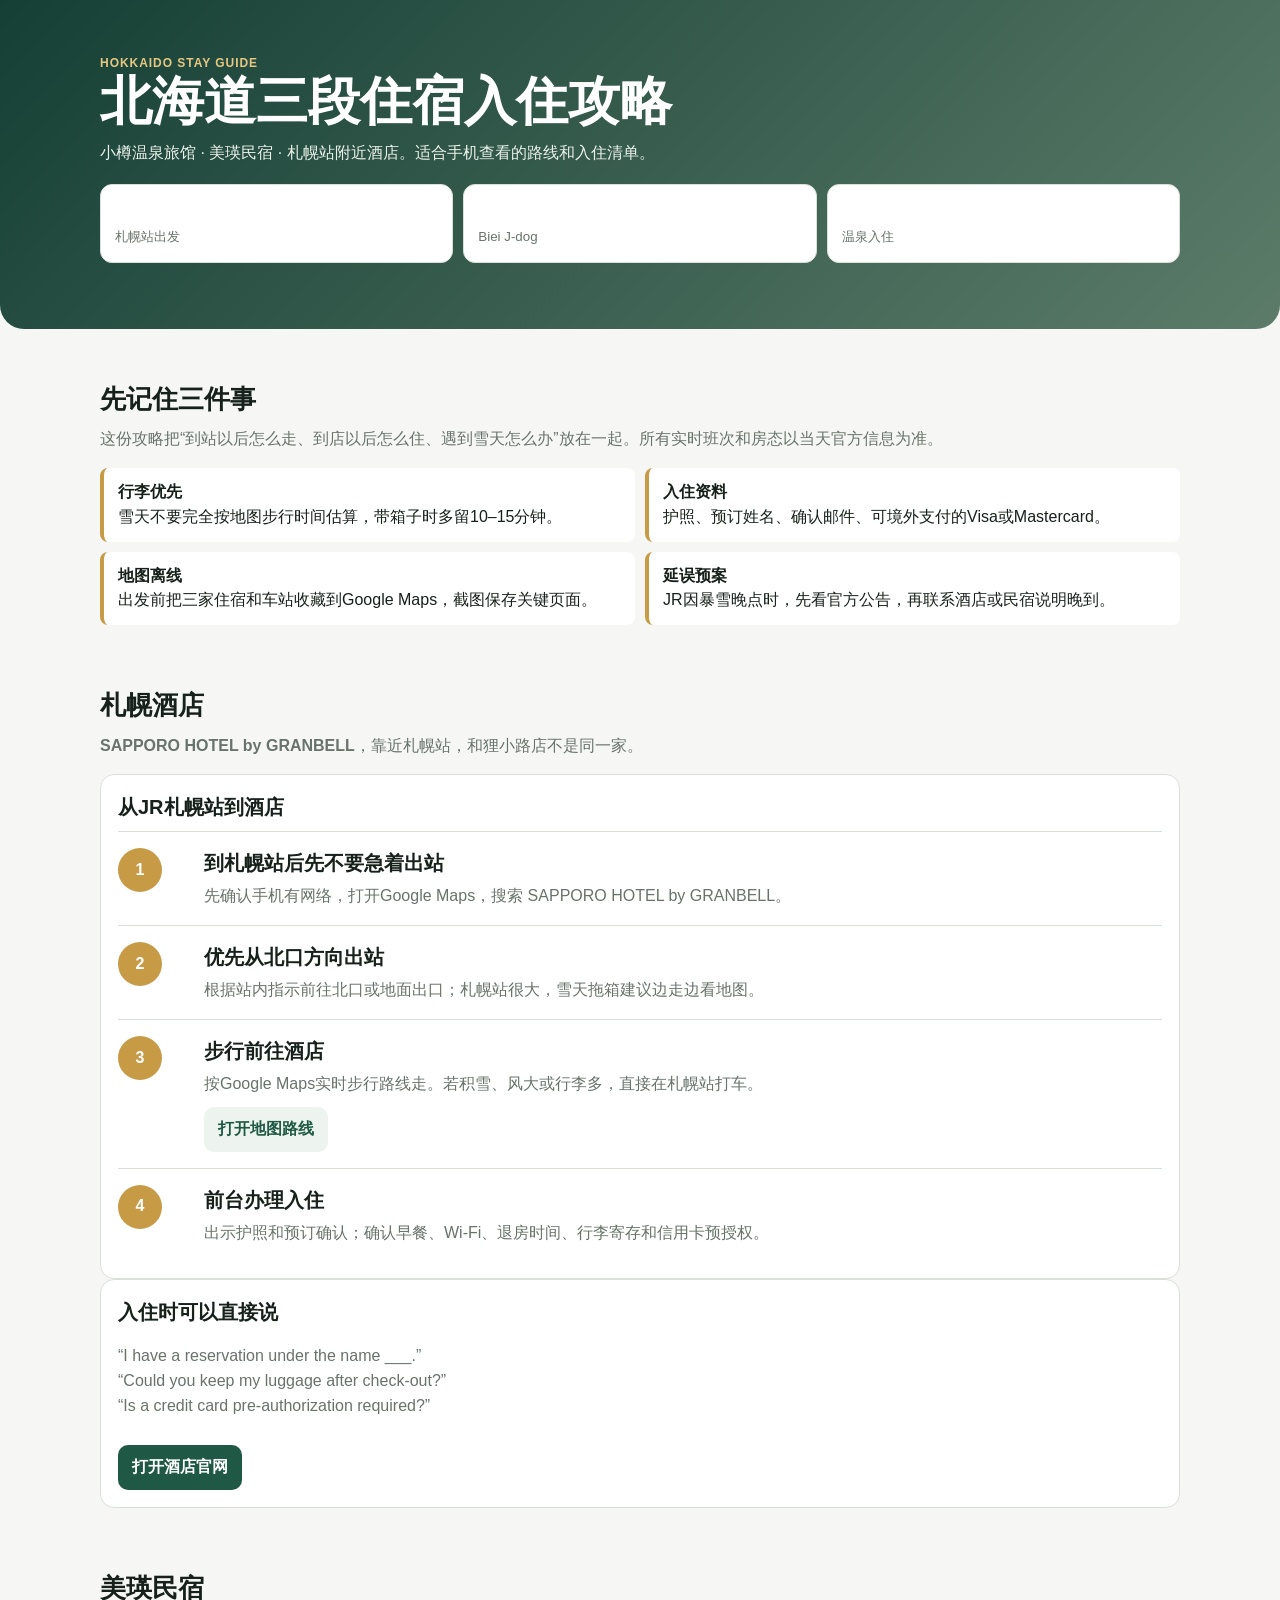
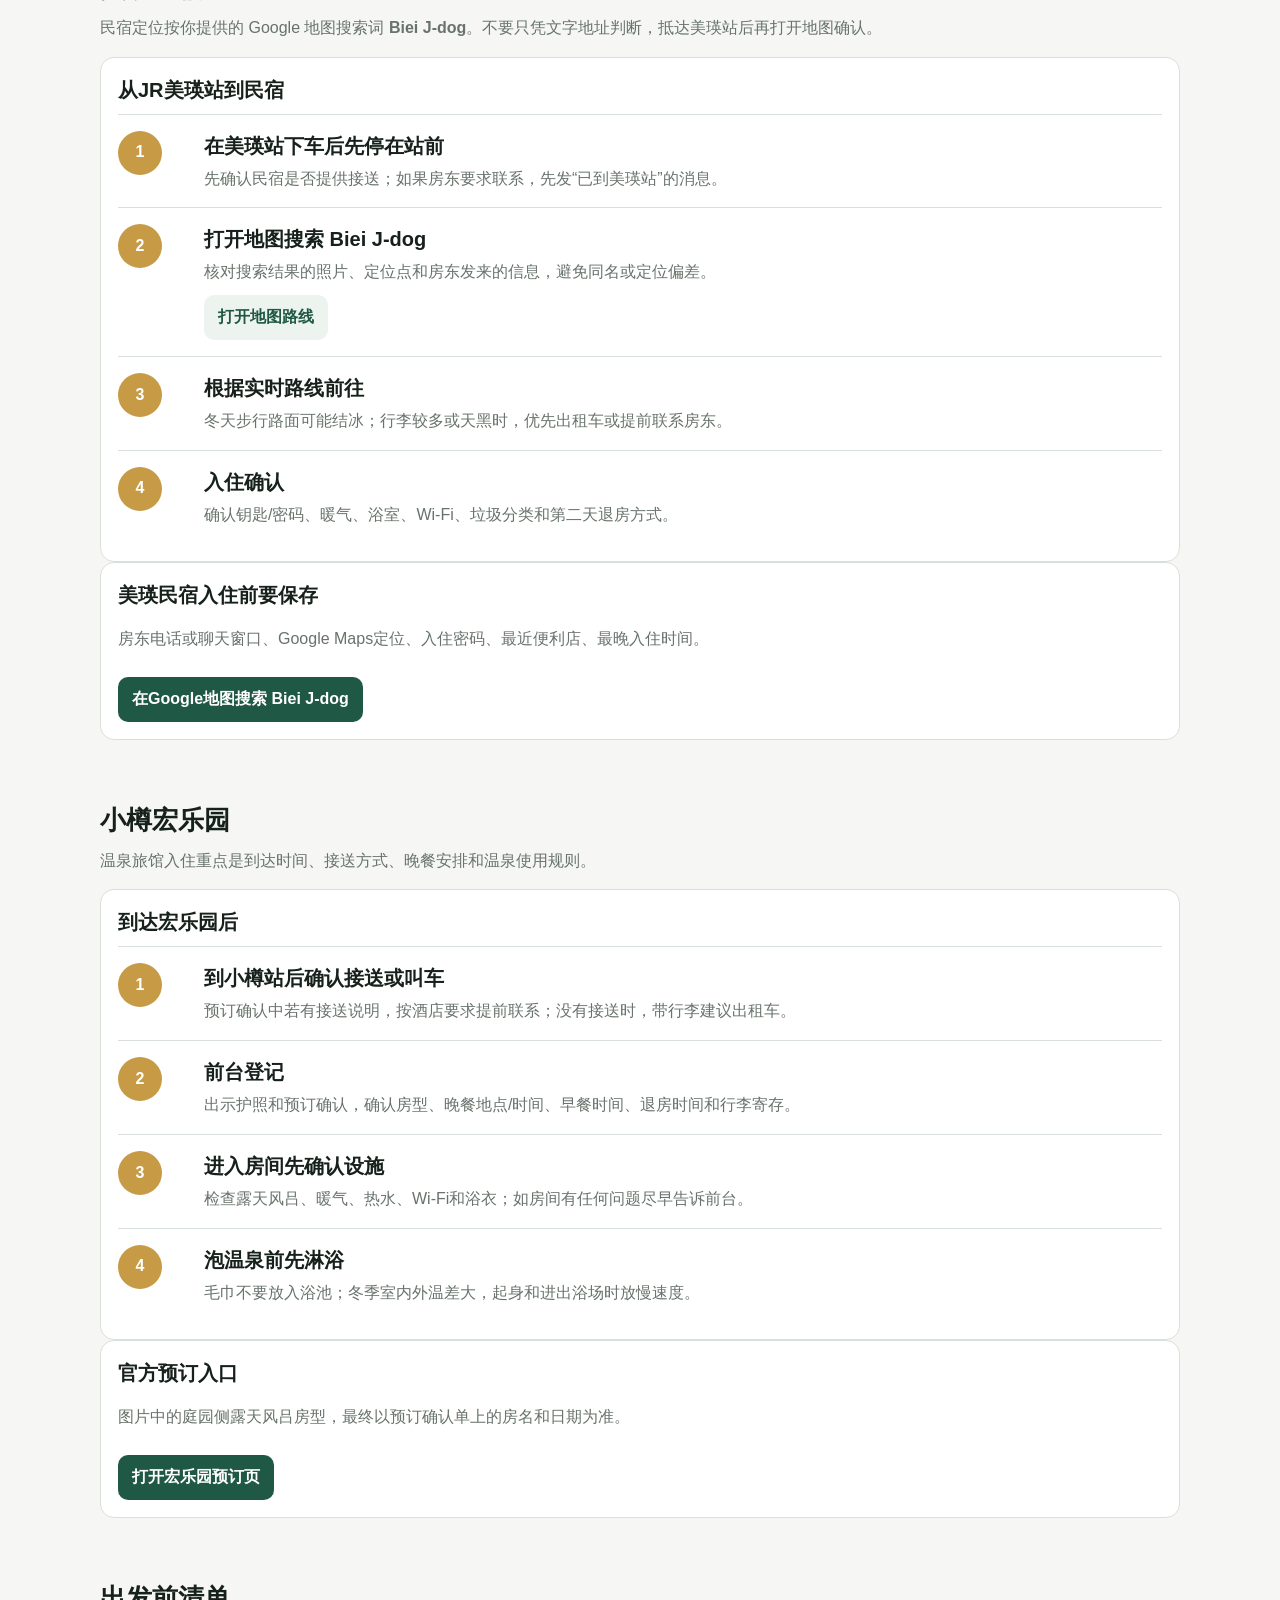
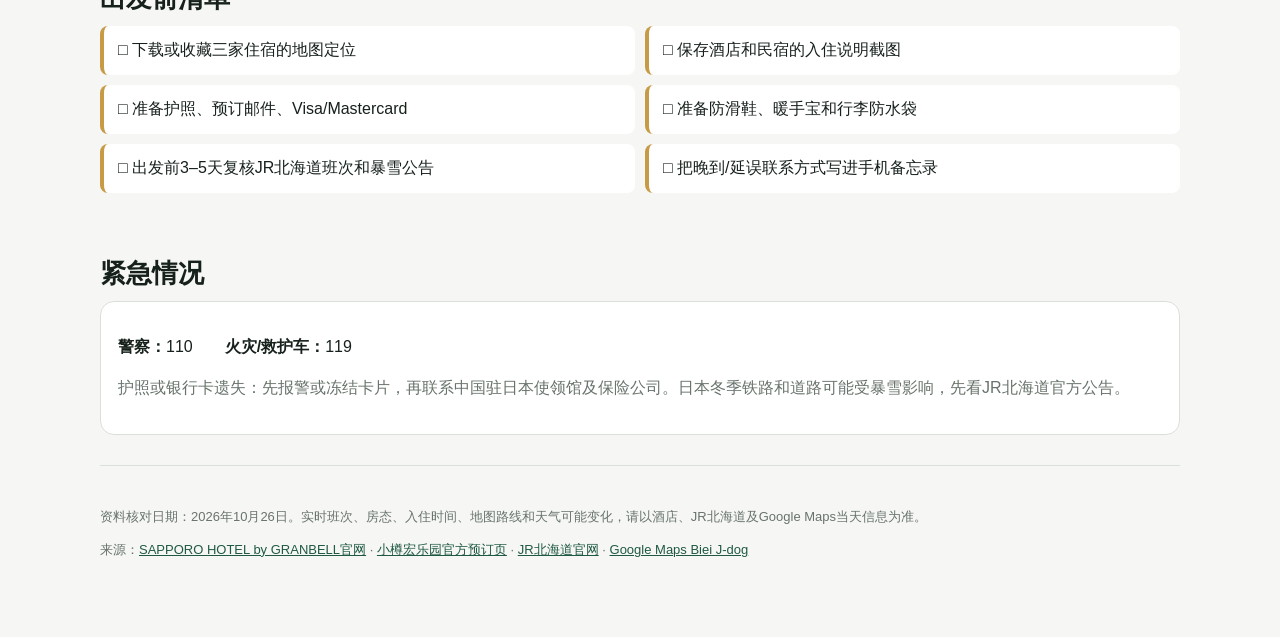
==== index.html @ 78dce1eb "Add Pages homepage" ====
<!doctype html><html lang="zh-CN"><head><meta charset="utf-8"><meta name="viewport" content="width=device-width,initial-scale=1"><title>北海道住宿入住与车站路线攻略</title><style>:root{--bg:#f6f7f5;--ink:#17211b;--muted:#68736b;--line:#d9e0d9;--green:#1f5945;--gold:#c79a46;--white:#fff;--soft:#edf3ee}*{box-sizing:border-box}body{margin:0;background:var(--bg);color:var(--ink);font-family:-apple-system,BlinkMacSystemFont,"Segoe UI","PingFang SC","Microsoft YaHei",sans-serif;line-height:1.55}a{color:inherit}.wrap{max-width:1120px;margin:auto;padding:20px}.hero{background:linear-gradient(135deg,#153f35,#5c7c69);color:#fff;padding:34px 22px 28px;border-radius:0 0 24px 24px}.hero h1{font-size:clamp(28px,7vw,52px);line-height:1.08;margin:0 0 12px;max-width:720px}.hero p{max-width:720px;margin:0;color:#eaf2eb}.eyebrow{font-size:12px;letter-spacing:.08em;text-transform:uppercase;color:#e5c783;font-weight:700}.quick{display:grid;grid-template-columns:repeat(3,1fr);gap:10px;margin:18px 0}.quick a{background:#fff;border:1px solid var(--line);padding:14px;text-decoration:none;border-radius:12px;font-weight:700}.quick small{display:block;color:var(--muted);font-weight:400;margin-top:4px}.section{padding:30px 0}.section h2{font-size:26px;margin:0 0 8px}.section>p{color:var(--muted);margin-top:0}.grid{display:grid;grid-template-columns:repeat(3,1fr);gap:14px}.card{background:var(--white);border:1px solid var(--line);border-radius:14px;padding:17px}.card h3{margin:0 0 8px;font-size:20px}.label{font-size:12px;color:var(--green);font-weight:800;letter-spacing:.04em}.muted{color:var(--muted)}.btn{display:inline-flex;align-items:center;justify-content:center;min-height:44px;padding:10px 14px;border-radius:10px;background:var(--green);color:#fff;text-decoration:none;font-weight:700;margin-top:10px}.btn.secondary{background:var(--soft);color:var(--green)}.route{display:grid;grid-template-columns:72px 1fr;gap:14px;align-items:start;padding:16px 0;border-top:1px solid var(--line)}.route:first-child{border-top:0}.step{height:44px;width:44px;border-radius:50%;background:var(--gold);color:#fff;font-weight:800;display:grid;place-items:center}.route h3{margin:0 0 5px}.route p{margin:0;color:var(--muted)}.checklist{display:grid;grid-template-columns:repeat(2,1fr);gap:10px}.check{padding:12px 14px;background:#fff;border-left:4px solid var(--gold);border-radius:8px}.sources{font-size:13px;color:var(--muted)}.sources a{color:var(--green)}.notice{padding:14px 0;color:var(--muted);font-size:13px}.footer{padding:28px 0 44px;color:var(--muted);font-size:13px;border-top:1px solid var(--line)}@media(max-width:700px){.wrap{padding:14px}.hero{padding:28px 16px 24px;border-radius:0 0 18px 18px}.quick,.grid,.checklist{grid-template-columns:1fr}.section{padding:24px 0}.section h2{font-size:23px}.route{grid-template-columns:54px 1fr;gap:10px}.card{padding:15px}.btn{width:100%}}
</style><script id="trip-data" type="application/json">{"title":"北海道住宿入住与车站路线攻略","startDate":"2027-01-01","endDate":"2027-01-05","mode":"guide-redesign","language":"zh-CN","destination":{"name":"札幌 小樽 美瑛","bbox":[42.8,140.7,43.8,142.8]},"theme":["温泉","风景","轻松旅行"],"pace":"balanced","party":{"adults":2,"children":[],"accessibility":[],"medication":[]},"assumptions":["旅行日期以2027年1月住宿安排为基础，具体入住日待预订确认","美瑛民宿以Google地图搜索 Biei J-dog 为准，未写入未经确认的门牌地址","札幌站附近酒店指 SAPPORO HOTEL by GRANBELL，不是狸小路店"],"weather":{"seasonalAverages":"北海道一月通常寒冷且可能积雪，具体天气需临近出发查询","climateShiftDisclaimer":"历史平均可能低估极端天气；请在出发前1–2周重新查看札幌和美瑛天气、暴雪及交通公告。","advisories":["雪天步行时间会明显增加，行李路线优先选择地下通道和出租车"]},"tripPrep":{"visa":"中国大陆居民赴日本的签证和入境要求请以日本驻华使领馆及航空公司最新要求为准。","transitVisa":"如经第三国转机，请单独核对转机签证要求。","payment":"准备可境外线上支付的Visa或Mastercard；同时保留实体卡和少量日元。","sim":"提前准备日本eSIM或机场/市区通信方案。","insurance":"建议购买覆盖医疗、行李延误和交通取消的旅行保险。","etiquette":["温泉前先淋浴，毛巾不要放进浴池","日本酒店通常需要护照登记，入住时准备预订姓名和确认邮件"],"festivalOverlap":"2027年1月为日本冬季出行期，节假日和降雪可能影响铁路与入住时间，出发前复核。"},"transport":[{"leg":"outbound","modeAndRoute":"新千岁机场或前一站 → 札幌站 → SAPPORO HOTEL by GRANBELL","bookingWindow":"按航班和JR行程提前确认；冬季建议预留更宽松的换乘时间","bookingChannel":"JR北海道官方渠道或Google Maps路线规划","schedule":"具体列车班次随日期变化，出发前以JR北海道实时查询为准","seatClassAndPrice":{"range":"按当日JR/机场交通票价","currency":"JPY","source":"JR北海道官方查询入口","date":"2026-10-26"},"recommendedArrival":"抵达札幌站后预留30–45分钟步行和找路时间","hardCutoff":"酒店入住时间以预订确认邮件为准；晚到请提前联系酒店","transferDetails":"札幌站出站后打开地图步行导航，雪天带行李建议直接使用出租车","backupOption":"若雪天步行困难，从札幌站乘出租车到酒店并出示酒店名称。"},{"leg":"return","modeAndRoute":"SAPPORO HOTEL by GRANBELL → 札幌站 → 下一段JR/机场","bookingWindow":"返程票按目标班次提前确认，冬季留足延误余量","bookingChannel":"JR北海道官方渠道或Google Maps路线规划","schedule":"具体列车班次随日期变化，出发前以JR北海道实时查询为准","seatClassAndPrice":{"range":"按当日JR/机场交通票价","currency":"JPY","source":"JR北海道官方查询入口","date":"2026-10-26"},"recommendedArrival":"从酒店出发到札幌站建议至少预留45–60分钟，含雪天步行和找站台时间","hardCutoff":"按下一班列车/机场交通的开车时间倒推，至少提前20–30分钟到站","transferDetails":"酒店退房后先确认是否可寄存行李，再沿原路返回札幌站","backupOption":"打车到札幌站；若JR延误，先看官方公告再改签或调整机场交通。"}],"hotels":[{"nameAndTier":"小樽宏乐园｜温泉旅馆","area":"小樽朝里川温泉","transit":"从小樽站前往朝里川温泉区域；具体接驳/出租车按预订确认","rate":{"range":"以已选房型和入住日为准","currency":"JPY","roomType":"图片中的庭园侧露天风吕房型","source":"小樽宏乐园官方预订页面","date":"2026-10-26"},"budgetFit":"已确定住宿","whyThisTier":"房间内有露天风吕，适合冬季减少往返公共浴场的负担","verdict":"已确定；入住前确认晚餐、接送和晚到政策","hardware":{"basis":"官方房型页面","cautionChip":"房型仅以最终预订确认单为准"},"checkInOut":"以预订确认单为准","luggageStorage":"提前询问到店前/退房后的行李寄存","coord":{"lat":43.0718,"lng":140.8813}},{"nameAndTier":"美瑛民宿｜Biei J-dog","area":"美瑛","transit":"先到美瑛站，再用Google地图搜索 Biei J-dog 导航到民宿","rate":{"range":"以已确认订单为准","currency":"JPY","roomType":"已确定民宿","source":"用户提供的Google地图名称","date":"2026-10-26"},"budgetFit":"已确定住宿","whyThisTier":"作为美瑛行程的住宿基地","verdict":"已确定；入住前将地图定位、房东联系方式和入住说明离线保存","hardware":{"basis":"未能核实","cautionChip":"请以民宿订单和房东信息为准"},"checkInOut":"以民宿房东发送的入住说明为准","luggageStorage":"到站后先确认能否提前寄存；无法寄存时按入住时间前往","coord":{"lat":43.58832,"lng":142.4662}},{"nameAndTier":"SAPPORO HOTEL by GRANBELL｜札幌站附近酒店","area":"札幌站北侧/札幌市中心","transit":"札幌站出站后步行；雪天可改乘出租车","rate":{"range":"以最终预订页面为准","currency":"JPY","roomType":"待选房型","source":"SAPPORO HOTEL by GRANBELL 官方网站","date":"2026-10-26"},"budgetFit":"即将预订","whyThisTier":"靠近札幌站，方便JR进出札幌及行李转移","verdict":"建议优先确认可取消政策、入住时间、行李寄存和境外信用卡预授权","hardware":{"basis":"未能核实","cautionChip":"入住前查看最新房型照片与评价"},"checkInOut":"以预订确认单为准；通常需准备护照和预订姓名","luggageStorage":"入住前/退房后是否可寄存需向酒店确认","coord":{"lat":43.0678,"lng":141.3545}}],"days":[{"date":"2027-01-01","weekday":"待定","archetype":"arrival","leadAnchor":"札幌站到札幌格兰贝尔酒店的顺利入住","slots":[{"period":"到达","name":"札幌站 → SAPPORO HOTEL by GRANBELL","time":"抵达札幌站后","coord":{"lat":43.0686,"lng":141.3508},"buffer":"+10–15 with luggage","researchLinks":[{"platform":"Google Maps","searchUrl":"https://www.google.com/maps/search/?api=1&query=SAPPORO+HOTEL+by+GRANBELL"}]},{"period":"美瑛","name":"美瑛站 → Biei J-dog","time":"到达美瑛站后","coord":{"lat":43.5883,"lng":142.466},"buffer":"+10–15 with luggage","researchLinks":[{"platform":"Google Maps","searchUrl":"https://www.google.com/maps/search/?api=1&query=Biei+J-dog"}]}],"attractions":[],"dining":[],"specialties":[]}],"budget":{"regionBand":"北海道冬季住宿与JR费用以订单为准","themeAdjustment":"温泉旅馆和冬季交通需要预留弹性","categories":[{"name":"住宿","amount":"以订单为准","currency":"JPY"},{"name":"JR/市内交通","amount":"以当日查询为准","currency":"JPY"}],"hiddenCosts":["札幌站到酒店的雪天出租车费","行李寄存或提前入住可能产生的费用","JR冬季延误导致的改签或额外交通"],"refundableDecisions":["札幌酒店优先选择可取消方案，等行程和JR票确认后再锁定不可退价格"],"fx":{"assumedRate":"按支付当天汇率","rateDate":"2026-10-26","buffer":"建议预留5–10%汇率和交通波动"},"statedBudget":"未提供","overagePercent":0},"safety":{"emergencyNumbers":{"police":"110","fireAmbulance":"119","touristHelp":"日本旅游咨询请使用JNTO官方渠道"},"hospital":{"name":"到达后使用Google Maps搜索附近急诊/医院","address":"出发前保存酒店前台可协助联系医疗机构"},"embassy":{"name":"中国驻日本使领馆","address":"请出发前从中国外交部或使领馆官网获取对应辖区电话和地址"},"insurerClaimPath":"发生较大医疗费用前先联系保险公司，保存诊断书、收据和交通凭证。","theftLossSteps":["护照丢失：先联系警察取得报案证明，再联系中国使领馆","银行卡丢失：先冻结卡片，再处理补卡和报警","手机丢失：先锁定设备并联系酒店前台协助"],"destinationRisks":["冬季积雪 → 触发：札幌/美瑛降雪或路面结冰 → 行动：穿防滑鞋，带行李时增加时间并优先出租车","JR延误 → 触发：暴雪或官方延误公告 → 行动：先看JR北海道公告，再联系酒店调整晚到或改签"],"thermalImmersion":"宏乐园有温泉；泡汤前淋浴，身体不适立即离开浴池并补水。"},"backups":[{"trigger":"暴雪导致步行困难","replaces":"札幌站到酒店步行","with":{"name":"札幌站出租车到酒店"},"note":"向司机出示酒店日文名或Google地图定位"},{"trigger":"美瑛站到民宿无法步行","replaces":"美瑛站到Biei J-dog步行","with":{"name":"出租车或民宿接送"},"note":"提前把到站时间发给房东"}],"reminders":[{"item":"确认札幌酒店可取消政策和信用卡要求","leadDays":30,"source":"酒店官方预订页面"},{"item":"保存Biei J-dog地图定位和房东联系方式","leadDays":14,"source":"Google Maps/民宿订单"},{"item":"出发前复核JR北海道班次与暴雪公告","leadDays":3,"source":"JR北海道官方"}],"preTripRecheckBlock":["出发前3–5天：复核札幌酒店入住/寄存政策、美瑛民宿入住说明、JR北海道班次及暴雪公告。"],"dataSources":[{"name":"SAPPORO HOTEL by GRANBELL 官方网站","url":"https://www.granbellhotel.jp/sapporoby/"},{"name":"小樽宏乐园官方预订页面","url":"https://reserve.489ban.net/client/otaru-kourakuen/0/detail/1243924"},{"name":"Google Maps Biei J-dog 搜索","url":"https://www.google.com/maps/search/?api=1&query=Biei+J-dog"},{"name":"JR北海道官方","url":"https://www.jrhokkaido.co.jp/global/cn/"},{"name":"Google Maps SAPPORO HOTEL by GRANBELL 搜索","url":"https://www.google.com/maps/search/?api=1&query=SAPPORO+HOTEL+by+GRANBELL"}],"disclaimer":"路线中的具体班次、酒店房态、入住时间和地图步行路线会变化；预订和出发前请以酒店、JR北海道和Google Maps的实时信息为准。"}</script></head><body><header class="hero"><div class="wrap"><div class="eyebrow">Hokkaido stay guide</div><h1>北海道三段住宿入住攻略</h1><p>小樽温泉旅馆 · 美瑛民宿 · 札幌站附近酒店。适合手机查看的路线和入住清单。</p><div class="quick"><a href="#sapporo">札幌酒店<small>札幌站出发</small></a><a href="#biei">美瑛民宿<small>Biei J-dog</small></a><a href="#otaru">小樽宏乐园<small>温泉入住</small></a></div></div></header><main class="wrap"><section class="section"><h2>先记住三件事</h2><p>这份攻略把“到站以后怎么走、到店以后怎么住、遇到雪天怎么办”放在一起。所有实时班次和房态以当天官方信息为准。</p><div class="checklist"><div class="check"><b>行李优先</b><br>雪天不要完全按地图步行时间估算，带箱子时多留10–15分钟。</div><div class="check"><b>入住资料</b><br>护照、预订姓名、确认邮件、可境外支付的Visa或Mastercard。</div><div class="check"><b>地图离线</b><br>出发前把三家住宿和车站收藏到Google Maps，截图保存关键页面。</div><div class="check"><b>延误预案</b><br>JR因暴雪晚点时，先看官方公告，再联系酒店或民宿说明晚到。</div></div></section><section id="sapporo" class="section"><h2>札幌酒店</h2><p><b>SAPPORO HOTEL by GRANBELL</b>，靠近札幌站，和狸小路店不是同一家。</p><div class="card"><h3>从JR札幌站到酒店</h3><div class="route"><div class="step">1</div><div><h3>到札幌站后先不要急着出站</h3><p>先确认手机有网络，打开Google Maps，搜索 SAPPORO HOTEL by GRANBELL。</p></div></div><div class="route"><div class="step">2</div><div><h3>优先从北口方向出站</h3><p>根据站内指示前往北口或地面出口；札幌站很大，雪天拖箱建议边走边看地图。</p></div></div><div class="route"><div class="step">3</div><div><h3>步行前往酒店</h3><p>按Google Maps实时步行路线走。若积雪、风大或行李多，直接在札幌站打车。</p><a class="btn secondary" href="https://www.google.com/maps/dir/?api=1&origin=JR+Sapporo+Station&destination=SAPPORO+HOTEL+by+GRANBELL&travelmode=walking" target="_blank" rel="noreferrer">打开地图路线</a></div></div><div class="route"><div class="step">4</div><div><h3>前台办理入住</h3><p>出示护照和预订确认；确认早餐、Wi-Fi、退房时间、行李寄存和信用卡预授权。</p></div></div></div><div class="card"><h3>入住时可以直接说</h3><p class="muted">“I have a reservation under the name ___.”<br>“Could you keep my luggage after check-out?”<br>“Is a credit card pre-authorization required?”</p><a class="btn" href="https://www.granbellhotel.jp/sapporoby/" target="_blank" rel="noreferrer">打开酒店官网</a></div></section><section id="biei" class="section"><h2>美瑛民宿</h2><p>民宿定位按你提供的 Google 地图搜索词 <b>Biei J-dog</b>。不要只凭文字地址判断，抵达美瑛站后再打开地图确认。</p><div class="card"><h3>从JR美瑛站到民宿</h3><div class="route"><div class="step">1</div><div><h3>在美瑛站下车后先停在站前</h3><p>先确认民宿是否提供接送；如果房东要求联系，先发“已到美瑛站”的消息。</p></div></div><div class="route"><div class="step">2</div><div><h3>打开地图搜索 Biei J-dog</h3><p>核对搜索结果的照片、定位点和房东发来的信息，避免同名或定位偏差。</p><a class="btn secondary" href="https://www.google.com/maps/search/?api=1&query=Biei+J-dog" target="_blank" rel="noreferrer">打开地图路线</a></div></div><div class="route"><div class="step">3</div><div><h3>根据实时路线前往</h3><p>冬天步行路面可能结冰；行李较多或天黑时，优先出租车或提前联系房东。</p></div></div><div class="route"><div class="step">4</div><div><h3>入住确认</h3><p>确认钥匙/密码、暖气、浴室、Wi-Fi、垃圾分类和第二天退房方式。</p></div></div></div><div class="card"><h3>美瑛民宿入住前要保存</h3><p class="muted">房东电话或聊天窗口、Google Maps定位、入住密码、最近便利店、最晚入住时间。</p><a class="btn" href="https://www.google.com/maps/search/?api=1&query=Biei+J-dog" target="_blank" rel="noreferrer">在Google地图搜索 Biei J-dog</a></div></section><section id="otaru" class="section"><h2>小樽宏乐园</h2><p>温泉旅馆入住重点是到达时间、接送方式、晚餐安排和温泉使用规则。</p><div class="card"><h3>到达宏乐园后</h3><div class="route"><div class="step">1</div><div><h3>到小樽站后确认接送或叫车</h3><p>预订确认中若有接送说明，按酒店要求提前联系；没有接送时，带行李建议出租车。</p></div></div><div class="route"><div class="step">2</div><div><h3>前台登记</h3><p>出示护照和预订确认，确认房型、晚餐地点/时间、早餐时间、退房时间和行李寄存。</p></div></div><div class="route"><div class="step">3</div><div><h3>进入房间先确认设施</h3><p>检查露天风吕、暖气、热水、Wi-Fi和浴衣；如房间有任何问题尽早告诉前台。</p></div></div><div class="route"><div class="step">4</div><div><h3>泡温泉前先淋浴</h3><p>毛巾不要放入浴池；冬季室内外温差大，起身和进出浴场时放慢速度。</p></div></div></div><div class="card"><h3>官方预订入口</h3><p class="muted">图片中的庭园侧露天风吕房型，最终以预订确认单上的房名和日期为准。</p><a class="btn" href="https://reserve.489ban.net/client/otaru-kourakuen/0/detail/1243924" target="_blank" rel="noreferrer">打开宏乐园预订页</a></div></section><section class="section"><h2>出发前清单</h2><div class="checklist"><div class="check">□ 下载或收藏三家住宿的地图定位</div><div class="check">□ 保存酒店和民宿的入住说明截图</div><div class="check">□ 准备护照、预订邮件、Visa/Mastercard</div><div class="check">□ 准备防滑鞋、暖手宝和行李防水袋</div><div class="check">□ 出发前3–5天复核JR北海道班次和暴雪公告</div><div class="check">□ 把晚到/延误联系方式写进手机备忘录</div></div></section><section class="section"><h2>紧急情况</h2><div class="card"><p><b>警察：</b>110　　<b>火灾/救护车：</b>119</p><p class="muted">护照或银行卡遗失：先报警或冻结卡片，再联系中国驻日本使领馆及保险公司。日本冬季铁路和道路可能受暴雪影响，先看JR北海道官方公告。</p></div></section><footer class="footer"><p>资料核对日期：2026年10月26日。实时班次、房态、入住时间、地图路线和天气可能变化，请以酒店、JR北海道及Google Maps当天信息为准。</p><p class="sources">来源：<a href="https://www.granbellhotel.jp/sapporoby/">SAPPORO HOTEL by GRANBELL官网</a> · <a href="https://reserve.489ban.net/client/otaru-kourakuen/0/detail/1243924">小樽宏乐园官方预订页</a> · <a href="https://www.jrhokkaido.co.jp/global/cn/">JR北海道官网</a> · <a href="https://www.google.com/maps/search/?api=1&query=Biei+J-dog">Google Maps Biei J-dog</a></p></footer></main></body></html>
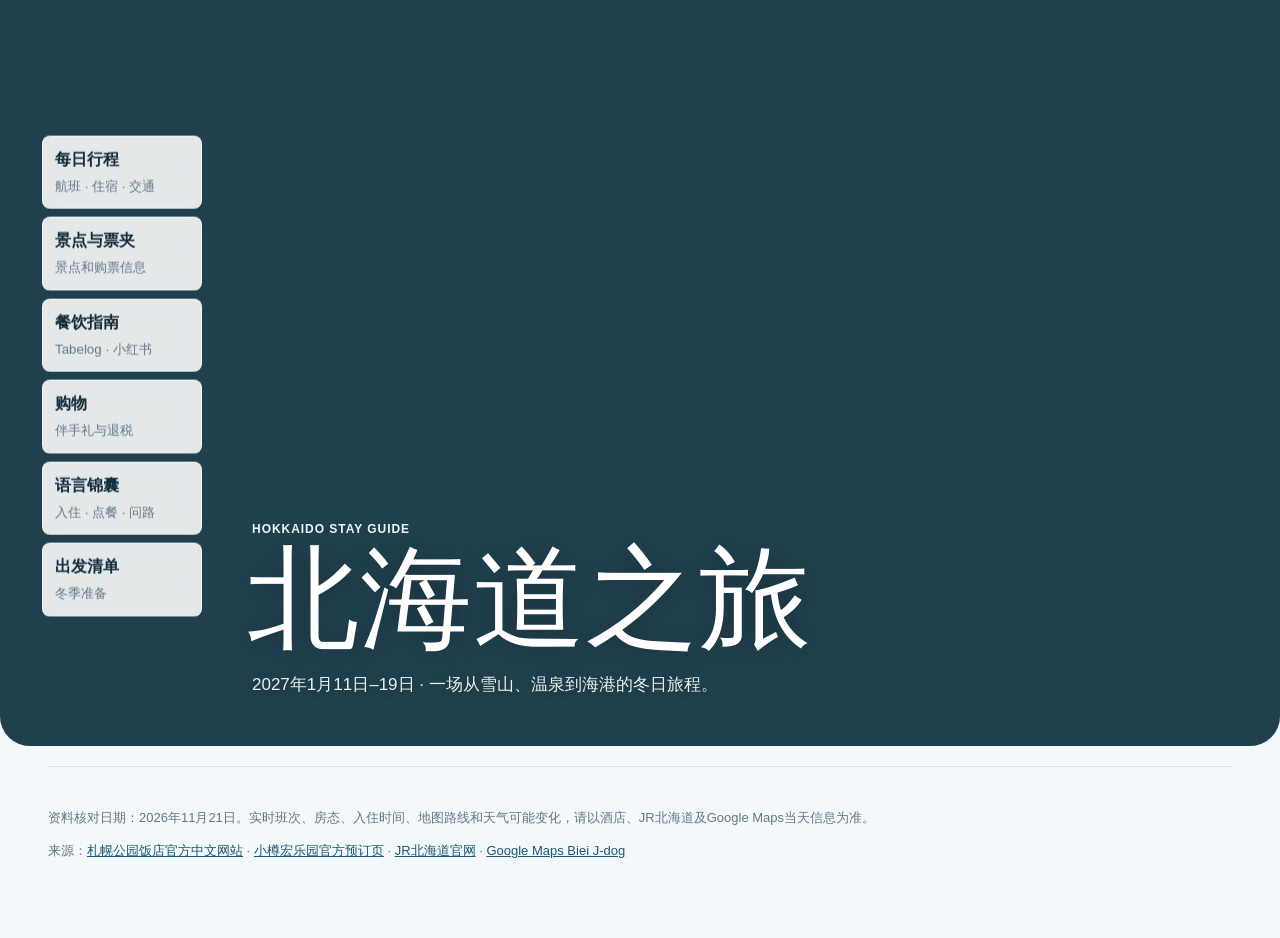
==== commit 9b7d445c: "Use redesigned guide as Pages homepage" ====
--- a/index.html
+++ b/index.html
@@ -1,5 +1,2 @@
-<!doctype html><html lang="zh-CN"><head><meta charset="utf-8"><meta name="viewport" content="width=device-width,initial-scale=1"><title>北海道住宿入住与车站路线攻略</title><style>:root{--bg:#f6f7f5;--ink:#17211b;--muted:#68736b;--line:#d9e0d9;--green:#1f5945;--gold:#c79a46;--white:#fff;--soft:#edf3ee}*{box-sizing:border-box}body{margin:0;background:var(--bg);color:var(--ink);font-family:-apple-system,BlinkMacSystemFont,"Segoe UI","PingFang SC","Microsoft YaHei",sans-serif;line-height:1.55}a{color:inherit}.wrap{max-width:1120px;margin:auto;padding:20px}.hero{background:linear-gradient(135deg,#153f35,#5c7c69);color:#fff;padding:34px 22px 28px;border-radius:0 0 24px 24px}.hero h1{font-size:clamp(28px,7vw,52px);line-height:1.08;margin:0 0 12px;max-width:720px}.hero p{max-width:720px;margin:0;color:#eaf2eb}.eyebrow{font-size:12px;letter-spacing:.08em;text-transform:uppercase;color:#e5c783;font-weight:700}.quick{display:grid;grid-template-columns:repeat(3,1fr);gap:10px;margin:18px 0}.quick a{background:#fff;border:1px solid var(--line);padding:14px;text-decoration:none;border-radius:12px;font-weight:700}.quick small{display:block;color:var(--muted);font-weight:400;margin-top:4px}.section{padding:30px 0}.section h2{font-size:26px;margin:0 0 8px}.section>p{color:var(--muted);margin-top:0}.grid{display:grid;grid-template-columns:repeat(3,1fr);gap:14px}.card{background:var(--white);border:1px solid var(--line);border-radius:14px;padding:17px}.card h3{margin:0 0 8px;font-size:20px}.label{font-size:12px;color:var(--green);font-weight:800;letter-spacing:.04em}.muted{color:var(--muted)}.btn{display:inline-flex;align-items:center;justify-content:center;min-height:44px;padding:10px 14px;border-radius:10px;background:var(--green);color:#fff;text-decoration:none;font-weight:700;margin-top:10px}.btn.secondary{background:var(--soft);color:var(--green)}.route{display:grid;grid-template-columns:72px 1fr;gap:14px;align-items:start;padding:16px 0;border-top:1px solid var(--line)}.route:first-child{border-top:0}.step{height:44px;width:44px;border-radius:50%;background:var(--gold);color:#fff;font-weight:800;display:grid;place-items:center}.route h3{margin:0 0 5px}.route p{margin:0;color:var(--muted)}.checklist{display:grid;grid-template-columns:repeat(2,1fr);gap:10px}.check{padding:12px 14px;background:#fff;border-left:4px solid var(--gold);border-radius:8px}.sources{font-size:13px;color:var(--muted)}.sources a{color:var(--green)}.notice{padding:14px 0;color:var(--muted);font-size:13px}.footer{padding:28px 0 44px;color:var(--muted);font-size:13px;border-top:1px solid var(--line)}@media(max-width:700px){.wrap{padding:14px}.hero{padding:28px 16px 24px;border-radius:0 0 18px 18px}.quick,.grid,.checklist{grid-template-columns:1fr}.section{padding:24px 0}.section h2{font-size:23px}.route{grid-template-columns:54px 1fr;gap:10px}.card{padding:15px}.btn{width:100%}}
-</style><script id="trip-data" type="application/json">{"title":"北海道住宿入住与车站路线攻略","startDate":"2027-01-01","endDate":"2027-01-05","mode":"guide-redesign","language":"zh-CN","destination":{"name":"札幌 小樽 美瑛","bbox":[42.8,140.7,43.8,142.8]},"theme":["温泉","风景","轻松旅行"],"pace":"balanced","party":{"adults":2,"children":[],"accessibility":[],"medication":[]},"assumptions":["旅行日期以2027年1月住宿安排为基础，具体入住日待预订确认","美瑛民宿以Google地图搜索 Biei J-dog 为准，未写入未经确认的门牌地址","札幌站附近酒店指 SAPPORO HOTEL by GRANBELL，不是狸小路店"],"weather":{"seasonalAverages":"北海道一月通常寒冷且可能积雪，具体天气需临近出发查询","climateShiftDisclaimer":"历史平均可能低估极端天气；请在出发前1–2周重新查看札幌和美瑛天气、暴雪及交通公告。","advisories":["雪天步行时间会明显增加，行李路线优先选择地下通道和出租车"]},"tripPrep":{"visa":"中国大陆居民赴日本的签证和入境要求请以日本驻华使领馆及航空公司最新要求为准。","transitVisa":"如经第三国转机，请单独核对转机签证要求。","payment":"准备可境外线上支付的Visa或Mastercard；同时保留实体卡和少量日元。","sim":"提前准备日本eSIM或机场/市区通信方案。","insurance":"建议购买覆盖医疗、行李延误和交通取消的旅行保险。","etiquette":["温泉前先淋浴，毛巾不要放进浴池","日本酒店通常需要护照登记，入住时准备预订姓名和确认邮件"],"festivalOverlap":"2027年1月为日本冬季出行期，节假日和降雪可能影响铁路与入住时间，出发前复核。"},"transport":[{"leg":"outbound","modeAndRoute":"新千岁机场或前一站 → 札幌站 → SAPPORO HOTEL by GRANBELL","bookingWindow":"按航班和JR行程提前确认；冬季建议预留更宽松的换乘时间","bookingChannel":"JR北海道官方渠道或Google Maps路线规划","schedule":"具体列车班次随日期变化，出发前以JR北海道实时查询为准","seatClassAndPrice":{"range":"按当日JR/机场交通票价","currency":"JPY","source":"JR北海道官方查询入口","date":"2026-10-26"},"recommendedArrival":"抵达札幌站后预留30–45分钟步行和找路时间","hardCutoff":"酒店入住时间以预订确认邮件为准；晚到请提前联系酒店","transferDetails":"札幌站出站后打开地图步行导航，雪天带行李建议直接使用出租车","backupOption":"若雪天步行困难，从札幌站乘出租车到酒店并出示酒店名称。"},{"leg":"return","modeAndRoute":"SAPPORO HOTEL by GRANBELL → 札幌站 → 下一段JR/机场","bookingWindow":"返程票按目标班次提前确认，冬季留足延误余量","bookingChannel":"JR北海道官方渠道或Google Maps路线规划","schedule":"具体列车班次随日期变化，出发前以JR北海道实时查询为准","seatClassAndPrice":{"range":"按当日JR/机场交通票价","currency":"JPY","source":"JR北海道官方查询入口","date":"2026-10-26"},"recommendedArrival":"从酒店出发到札幌站建议至少预留45–60分钟，含雪天步行和找站台时间","hardCutoff":"按下一班列车/机场交通的开车时间倒推，至少提前20–30分钟到站","transferDetails":"酒店退房后先确认是否可寄存行李，再沿原路返回札幌站","backupOption":"打车到札幌站；若JR延误，先看官方公告再改签或调整机场交通。"}],"hotels":[{"nameAndTier":"小樽宏乐园｜温泉旅馆","area":"小樽朝里川温泉","transit":"从小樽站前往朝里川温泉区域；具体接驳/出租车按预订确认","rate":{"range":"以已选房型和入住日为准","currency":"JPY","roomType":"图片中的庭园侧露天风吕房型","source":"小樽宏乐园官方预订页面","date":"2026-10-26"},"budgetFit":"已确定住宿","whyThisTier":"房间内有露天风吕，适合冬季减少往返公共浴场的负担","verdict":"已确定；入住前确认晚餐、接送和晚到政策","hardware":{"basis":"官方房型页面","cautionChip":"房型仅以最终预订确认单为准"},"checkInOut":"以预订确认单为准","luggageStorage":"提前询问到店前/退房后的行李寄存","coord":{"lat":43.0718,"lng":140.8813}},{"nameAndTier":"美瑛民宿｜Biei J-dog","area":"美瑛","transit":"先到美瑛站，再用Google地图搜索 Biei J-dog 导航到民宿","rate":{"range":"以已确认订单为准","currency":"JPY","roomType":"已确定民宿","source":"用户提供的Google地图名称","date":"2026-10-26"},"budgetFit":"已确定住宿","whyThisTier":"作为美瑛行程的住宿基地","verdict":"已确定；入住前将地图定位、房东联系方式和入住说明离线保存","hardware":{"basis":"未能核实","cautionChip":"请以民宿订单和房东信息为准"},"checkInOut":"以民宿房东发送的入住说明为准","luggageStorage":"到站后先确认能否提前寄存；无法寄存时按入住时间前往","coord":{"lat":43.58832,"lng":142.4662}},{"nameAndTier":"SAPPORO HOTEL by GRANBELL｜札幌站附近酒店","area":"札幌站北侧/札幌市中心","transit":"札幌站出站后步行；雪天可改乘出租车","rate":{"range":"以最终预订页面为准","currency":"JPY","roomType":"待选房型","source":"SAPPORO HOTEL by GRANBELL 官方网站","date":"2026-10-26"},"budgetFit":"即将预订","whyThisTier":"靠近札幌站，方便JR进出札幌及行李转移","verdict":"建议优先确认可取消政策、入住时间、行李寄存和境外信用卡预授权","hardware":{"basis":"未能核实","cautionChip":"入住前查看最新房型照片与评价"},"checkInOut":"以预订确认单为准；通常需准备护照和预订姓名","luggageStorage":"入住前/退房后是否可寄存需向酒店确认","coord":{"lat":43.0678,"lng":141.3545}}],"days":[{"date":"2027-01-01","weekday":"待定","archetype":"arrival","leadAnchor":"札幌站到札幌格兰贝尔酒店的顺利入住","slots":[{"period":"到达","name":"札幌站 → SAPPORO HOTEL by GRANBELL","time":"抵达札幌站后","coord":{"lat":43.0686,"lng":141.3508},"buffer":"+10–15 with luggage","researchLinks":[{"platform":"Google Maps","searchUrl":"https://www.google.com/maps/search/?api=1&query=SAPPORO+HOTEL+by+GRANBELL"}]},{"period":"美瑛","name":"美瑛站 → Biei J-dog","time":"到达美瑛站后","coord":{"lat":43.5883,"lng":142.466},"buffer":"+10–15 with luggage","researchLinks":[{"platform":"Google Maps","searchUrl":"https://www.google.com/maps/search/?api=1&query=Biei+J-dog"}]}],"attractions":[],"dining":[],"specialties":[]}],"budget":{"regionBand":"北海道冬季住宿与JR费用以订单为准","themeAdjustment":"温泉旅馆和冬季交通需要预留弹性","categories":[{"name":"住宿","amount":"以订单为准","currency":"JPY"},{"name":"JR/市内交通","amount":"以当日查询为准","currency":"JPY"}],"hiddenCosts":["札幌站到酒店的雪天出租车费","行李寄存或提前入住可能产生的费用","JR冬季延误导致的改签或额外交通"],"refundableDecisions":["札幌酒店优先选择可取消方案，等行程和JR票确认后再锁定不可退价格"],"fx":{"assumedRate":"按支付当天汇率","rateDate":"2026-10-26","buffer":"建议预留5–10%汇率和交通波动"},"statedBudget":"未提供","overagePercent":0},"safety":{"emergencyNumbers":{"police":"110","fireAmbulance":"119","touristHelp":"日本旅游咨询请使用JNTO官方渠道"},"hospital":{"name":"到达后使用Google Maps搜索附近急诊/医院","address":"出发前保存酒店前台可协助联系医疗机构"},"embassy":{"name":"中国驻日本使领馆","address":"请出发前从中国外交部或使领馆官网获取对应辖区电话和地址"},"insurerClaimPath":"发生较大医疗费用前先联系保险公司，保存诊断书、收据和交通凭证。","theftLossSteps":["护照丢失：先联系警察取得报案证明，再联系中国使领馆","银行卡丢失：先冻结卡片，再处理补卡和报警","手机丢失：先锁定设备并联系酒店前台协助"],"destinationRisks":["冬季积雪 → 触发：札幌/美瑛降雪或路面结冰 → 行动：穿防滑鞋，带行李时增加时间并优先出租车","JR延误 → 触发：暴雪或官方延误公告 → 行动：先看JR北海道公告，再联系酒店调整晚到或改签"],"thermalImmersion":"宏乐园有温泉；泡汤前淋浴，身体不适立即离开浴池并补水。"},"backups":[{"trigger":"暴雪导致步行困难","replaces":"札幌站到酒店步行","with":{"name":"札幌站出租车到酒店"},"note":"向司机出示酒店日文名或Google地图定位"},{"trigger":"美瑛站到民宿无法步行","replaces":"美瑛站到Biei J-dog步行","with":{"name":"出租车或民宿接送"},"note":"提前把到站时间发给房东"}],"reminders":[{"item":"确认札幌酒店可取消政策和信用卡要求","leadDays":30,"source":"酒店官方预订页面"},{"item":"保存Biei J-dog地图定位和房东联系方式","leadDays":14,"source":"Google Maps/民宿订单"},{"item":"出发前复核JR北海道班次与暴雪公告","leadDays":3,"source":"JR北海道官方"}],"preTripRecheckBlock":["出发前3–5天：复核札幌酒店入住/寄存政策、美瑛民宿入住说明、JR北海道班次及暴雪公告。"],"dataSources":[{"name":"SAPPORO HOTEL by GRANBELL 官方网站","url":"https://www.granbellhotel.jp/sapporoby/"},{"name":"小樽宏乐园官方预订页面","url":"https://reserve.489ban.net/client/otaru-kourakuen/0/detail/1243924"},{"name":"Google Maps Biei J-dog 搜索","url":"https://www.google.com/maps/search/?api=1&query=Biei+J-dog"},{"name":"JR北海道官方","url":"https://www.jrhokkaido.co.jp/global/cn/"},{"name":"Google Maps SAPPORO HOTEL by GRANBELL 搜索","url":"https://www.google.com/maps/search/?api=1&query=SAPPORO+HOTEL+by+GRANBELL"}],"disclaimer":"路线中的具体班次、酒店房态、入住时间和地图步行路线会变化；预订和出发前请以酒店、JR北海道和Google Maps的实时信息为准。"}</script></head><body><header class="hero"><div class="wrap"><div class="eyebrow">Hokkaido stay guide</div><h1>北海道三段住宿入住攻略</h1><p>小樽温泉旅馆 · 美瑛民宿 · 札幌站附近酒店。适合手机查看的路线和入住清单。</p><div class="quick"><a href="#sapporo">札幌酒店<small>札幌站出发</small></a><a href="#biei">美瑛民宿<small>Biei J-dog</small></a><a href="#otaru">小樽宏乐园<small>温泉入住</small></a></div></div></header><main class="wrap"><section class="section"><h2>先记住三件事</h2><p>这份攻略把“到站以后怎么走、到店以后怎么住、遇到雪天怎么办”放在一起。所有实时班次和房态以当天官方信息为准。</p><div class="checklist"><div class="check"><b>行李优先</b><br>雪天不要完全按地图步行时间估算，带箱子时多留10–15分钟。</div><div class="check"><b>入住资料</b><br>护照、预订姓名、确认邮件、可境外支付的Visa或Mastercard。</div><div class="check"><b>地图离线</b><br>出发前把三家住宿和车站收藏到Google Maps，截图保存关键页面。</div><div class="check"><b>延误预案</b><br>JR因暴雪晚点时，先看官方公告，再联系酒店或民宿说明晚到。</div></div></section><section id="sapporo" class="section"><h2>札幌酒店</h2><p><b>SAPPORO HOTEL by GRANBELL</b>，靠近札幌站，和狸小路店不是同一家。</p><div class="card"><h3>从JR札幌站到酒店</h3><div class="route"><div class="step">1</div><div><h3>到札幌站后先不要急着出站</h3><p>先确认手机有网络，打开Google Maps，搜索 SAPPORO HOTEL by GRANBELL。</p></div></div><div class="route"><div class="step">2</div><div><h3>优先从北口方向出站</h3><p>根据站内指示前往北口或地面出口；札幌站很大，雪天拖箱建议边走边看地图。</p></div></div><div class="route"><div class="step">3</div><div><h3>步行前往酒店</h3><p>按Google Maps实时步行路线走。若积雪、风大或行李多，直接在札幌站打车。</p><a class="btn secondary" href="https://www.google.com/maps/dir/?api=1&origin=JR+Sapporo+Station&destination=SAPPORO+HOTEL+by+GRANBELL&travelmode=walking" target="_blank" rel="noreferrer">打开地图路线</a></div></div><div class="route"><div class="step">4</div><div><h3>前台办理入住</h3><p>出示护照和预订确认；确认早餐、Wi-Fi、退房时间、行李寄存和信用卡预授权。</p></div></div></div><div class="card"><h3>入住时可以直接说</h3><p class="muted">“I have a reservation under the name ___.”<br>“Could you keep my luggage after check-out?”<br>“Is a credit card pre-authorization required?”</p><a class="btn" href="https://www.granbellhotel.jp/sapporoby/" target="_blank" rel="noreferrer">打开酒店官网</a></div></section><section id="biei" class="section"><h2>美瑛民宿</h2><p>民宿定位按你提供的 Google 地图搜索词 <b>Biei J-dog</b>。不要只凭文字地址判断，抵达美瑛站后再打开地图确认。</p><div class="card"><h3>从JR美瑛站到民宿</h3><div class="route"><div class="step">1</div><div><h3>在美瑛站下车后先停在站前</h3><p>先确认民宿是否提供接送；如果房东要求联系，先发“已到美瑛站”的消息。</p></div></div><div class="route"><div class="step">2</div><div><h3>打开地图搜索 Biei J-dog</h3><p>核对搜索结果的照片、定位点和房东发来的信息，避免同名或定位偏差。</p><a class="btn secondary" href="https://www.google.com/maps/search/?api=1&query=Biei+J-dog" target="_blank" rel="noreferrer">打开地图路线</a></div></div><div class="route"><div class="step">3</div><div><h3>根据实时路线前往</h3><p>冬天步行路面可能结冰；行李较多或天黑时，优先出租车或提前联系房东。</p></div></div><div class="route"><div class="step">4</div><div><h3>入住确认</h3><p>确认钥匙/密码、暖气、浴室、Wi-Fi、垃圾分类和第二天退房方式。</p></div></div></div><div class="card"><h3>美瑛民宿入住前要保存</h3><p class="muted">房东电话或聊天窗口、Google Maps定位、入住密码、最近便利店、最晚入住时间。</p><a class="btn" href="https://www.google.com/maps/search/?api=1&query=Biei+J-dog" target="_blank" rel="noreferrer">在Google地图搜索 Biei J-dog</a></div></section><section id="otaru" class="section"><h2>小樽宏乐园</h2><p>温泉旅馆入住重点是到达时间、接送方式、晚餐安排和温泉使用规则。</p><div class="card"><h3>到达宏乐园后</h3><div class="route"><div class="step">1</div><div><h3>到小樽站后确认接送或叫车</h3><p>预订确认中若有接送说明，按酒店要求提前联系；没有接送时，带行李建议出租车。</p></div></div><div class="route"><div class="step">2</div><div><h3>前台登记</h3><p>出示护照和预订确认，确认房型、晚餐地点/时间、早餐时间、退房时间和行李寄存。</p></div></div><div class="route"><div class="step">3</div><div><h3>进入房间先确认设施</h3><p>检查露天风吕、暖气、热水、Wi-Fi和浴衣；如房间有任何问题尽早告诉前台。</p></div></div><div class="route"><div class="step">4</div><div><h3>泡温泉前先淋浴</h3><p>毛巾不要放入浴池；冬季室内外温差大，起身和进出浴场时放慢速度。</p></div></div></div><div class="card"><h3>官方预订入口</h3><p class="muted">图片中的庭园侧露天风吕房型，最终以预订确认单上的房名和日期为准。</p><a class="btn" href="https://reserve.489ban.net/client/otaru-kourakuen/0/detail/1243924" target="_blank" rel="noreferrer">打开宏乐园预订页</a></div></section><section class="section"><h2>出发前清单</h2><div class="checklist"><div class="check">□ 下载或收藏三家住宿的地图定位</div><div class="check">□ 保存酒店和民宿的入住说明截图</div><div class="check">□ 准备护照、预订邮件、Visa/Mastercard</div><div class="check">□ 准备防滑鞋、暖手宝和行李防水袋</div><div class="check">□ 出发前3–5天复核JR北海道班次和暴雪公告</div><div class="check">□ 把晚到/延误联系方式写进手机备忘录</div></div></section><section class="section"><h2>紧急情况</h2><div class="card"><p><b>警察：</b>110　　<b>火灾/救护车：</b>119</p><p class="muted">护照或银行卡遗失：先报警或冻结卡片，再联系中国驻日本使领馆及保险公司。日本冬季铁路和道路可能受暴雪影响，先看JR北海道官方公告。</p></div></section><footer class="footer"><p>资料核对日期：2026年10月26日。实时班次、房态、入住时间、地图路线和天气可能变化，请以酒店、JR北海道及Google Maps当天信息为准。</p><p class="sources">来源：<a href="https://www.granbellhotel.jp/sapporoby/">SAPPORO HOTEL by GRANBELL官网</a> · <a href="https://reserve.489ban.net/client/otaru-kourakuen/0/detail/1243924">小樽宏乐园官方预订页</a> · <a href="https://www.jrhokkaido.co.jp/global/cn/">JR北海道官网</a> · <a href="https://www.google.com/maps/search/?api=1&query=Biei+J-dog">Google Maps Biei J-dog</a></p></footer></main></body></html>
-
-
-
+<!doctype html><html lang="zh-CN"><head><meta charset="utf-8"><meta name="viewport" content="width=device-width,initial-scale=1"><title>北海道之旅</title><style>:root{--bg:#f6f7f5;--ink:#17211b;--muted:#68736b;--line:#d9e0d9;--green:#1f5945;--gold:#c79a46;--white:#fff;--soft:#edf3ee}*{box-sizing:border-box}body{margin:0;background:var(--bg);color:var(--ink);font-family:-apple-system,BlinkMacSystemFont,"Segoe UI","PingFang SC","Microsoft YaHei",sans-serif;line-height:1.55}a{color:inherit}.wrap{max-width:1120px;margin:auto;padding:20px}.hero{background:linear-gradient(135deg,#153f35,#5c7c69);color:#fff;padding:34px 22px 28px;border-radius:0 0 24px 24px}.hero h1{font-size:clamp(28px,7vw,52px);line-height:1.08;margin:0 0 12px;max-width:720px}.hero p{max-width:720px;margin:0;color:#eaf2eb}.eyebrow{font-size:12px;letter-spacing:.08em;text-transform:uppercase;color:#e5c783;font-weight:700}.quick{display:grid;grid-template-columns:repeat(3,1fr);gap:10px;margin:18px 0}.quick a{background:#fff;border:1px solid var(--line);padding:14px;text-decoration:none;border-radius:12px;font-weight:700}.quick small{display:block;color:var(--muted);font-weight:400;margin-top:4px}.section{padding:30px 0}.section h2{font-size:26px;margin:0 0 8px}.section>p{color:var(--muted);margin-top:0}.grid{display:grid;grid-template-columns:repeat(3,1fr);gap:14px}.card{background:var(--white);border:1px solid var(--line);border-radius:14px;padding:17px}.card h3{margin:0 0 8px;font-size:20px}.label{font-size:12px;color:var(--green);font-weight:800;letter-spacing:.04em}.muted{color:var(--muted)}.btn{display:inline-flex;align-items:center;justify-content:center;min-height:44px;padding:10px 14px;border-radius:10px;background:var(--green);color:#fff;text-decoration:none;font-weight:700;margin-top:10px}.btn.secondary{background:var(--soft);color:var(--green)}.route{display:grid;grid-template-columns:72px 1fr;gap:14px;align-items:start;padding:16px 0;border-top:1px solid var(--line)}.route:first-child{border-top:0}.step{height:44px;width:44px;border-radius:50%;background:var(--gold);color:#fff;font-weight:800;display:grid;place-items:center}.route h3{margin:0 0 5px}.route p{margin:0;color:var(--muted)}.checklist{display:grid;grid-template-columns:repeat(2,1fr);gap:10px}.check{padding:12px 14px;background:#fff;border-left:4px solid var(--gold);border-radius:8px}.sources{font-size:13px;color:var(--muted)}.sources a{color:var(--green)}.notice{padding:14px 0;color:var(--muted);font-size:13px}.footer{padding:28px 0 44px;color:var(--muted);font-size:13px;border-top:1px solid var(--line)}@media(max-width:700px){.wrap{padding:14px}.hero{padding:28px 16px 24px;border-radius:0 0 18px 18px}.quick,.grid,.checklist{grid-template-columns:1fr}.section{padding:24px 0}.section h2{font-size:23px}.route{grid-template-columns:54px 1fr;gap:10px}.card{padding:15px}.btn{width:100%}}
+html{scroll-behavior:smooth}.quick{grid-template-columns:repeat(5,1fr);margin:18px 0 0}.quick a{min-height:68px}.quick a:hover{border-color:var(--gold);transform:translateY(-1px)}.summary-grid{display:grid;grid-template-columns:repeat(4,1fr);gap:12px}.summary-card{background:var(--white);border:1px solid var(--line);border-radius:12px;padding:14px}.summary-card strong{display:block;font-size:17px;margin-bottom:3px}.summary-card span{display:block;color:var(--muted);font-size:13px}.stay-compare{display:grid;gap:8px}.stay-row{display:grid;grid-template-columns:minmax(110px,.65fr) minmax(0,1.25fr) minmax(240px,1fr) auto;gap:16px;align-items:center;background:#fff;border:1px solid var(--line);border-radius:10px;padding:14px 16px;text-decoration:none}.stay-row:hover{border-color:var(--green);background:#fbfefd}.stay-row-main{display:grid;gap:3px}.stay-place{font-size:12px;color:var(--green);font-weight:800;letter-spacing:.04em}.stay-row-main strong{font-size:16px}.stay-meta{display:flex;flex-wrap:wrap;gap:6px}.stay-meta span{display:inline-flex;align-items:center;min-height:26px;padding:3px 8px;border-radius:999px;background:var(--soft);color:var(--green);font-size:12px;white-space:nowrap}.stay-action{color:var(--green);font-size:13px;font-weight:800;white-space:nowrap}.route-board{display:grid;grid-template-columns:repeat(2,minmax(0,1fr));gap:12px}.route-card{background:#fff;border:1px solid var(--line);border-radius:10px;padding:14px 16px}.route-card .route{padding:0;border-top:0}.route-card .route p{max-width:56ch}.day-index{display:grid;gap:8px}.day-item{display:grid;grid-template-columns:48px minmax(0,1fr) auto;gap:12px;align-items:center;background:#fff;border:1px solid var(--line);border-radius:10px;padding:11px 13px;text-decoration:none}.day-item:hover{border-color:var(--green);background:#fbfefd}.day-number{display:grid;place-items:center;width:34px;height:34px;border-radius:50%;background:var(--soft);color:var(--green);font-weight:800;font-size:13px}.day-copy{display:grid;gap:2px;min-width:0}.day-copy strong{font-size:15px}.day-copy span{color:var(--muted);font-size:13px;overflow-wrap:anywhere}.day-link{color:var(--green);font-size:12px;font-weight:800;white-space:nowrap}.section{scroll-margin-top:16px}@media(max-width:850px){.quick{grid-template-columns:repeat(3,1fr)}.summary-grid{grid-template-columns:repeat(2,1fr)}.route-board{grid-template-columns:1fr}}@media(max-width:700px){.quick,.summary-grid{grid-template-columns:1fr}.stay-row{grid-template-columns:1fr;gap:9px}.stay-action{justify-self:start}.day-item{grid-template-columns:40px minmax(0,1fr) auto;gap:9px}.day-copy strong{font-size:14px}}</style><link rel="stylesheet" href="winter.css"><script id="trip-data" type="application/json">{"title":"北海道之旅","startDate":"2027-01-11","endDate":"2027-01-19","mode":"guide-redesign","language":"zh-CN","destination":{"name":"札幌 小樽 美瑛","bbox":[42.8,140.7,43.4,142.8]},"theme":["温泉","风景","轻松旅行"],"pace":"balanced","party":{"adults":2,"children":[],"accessibility":[],"medication":[]},"assumptions":["旅行日期为2027年1月11日至1月19日，共9天8晚","住宿顺序：1月11–14日札幌、14–15日小樽、15–17日美瑛、17–19日札幌","美瑛民宿以Google地图搜索 Biei J-dog 为准，未写入未经确认的门牌地址","札幌酒店改为札幌公园饭店（中岛公园），不再使用格兰贝尔酒店"],"weather":{"seasonalAverages":"北海道一月通常寒冷且可能积雪，具体天气需临近出发查询","climateShiftDisclaimer":"历史平均可能低估极端天气；请在出发前1–2周重新查看札幌和美瑛天气、暴雪及交通公告。","advisories":["雪天步行时间会明显增加，行李路线优先选择地下通道和出租车"]},"tripPrep":{"visa":"中国大陆居民赴日本的签证和入境要求请以日本驻华使领馆及航空公司最新要求为准。","transitVisa":"如经第三国转机，请单独核对转机签证要求。","payment":"准备可境外线上支付的Visa或Mastercard；同时保留实体卡和少量日元。","sim":"提前准备日本eSIM或机场/市区通信方案。","insurance":"建议购买覆盖医疗、行李延误和交通取消的旅行保险。","etiquette":["温泉前先淋浴，毛巾不要放进浴池","日本酒店通常需要护照登记，入住时准备预订姓名和确认邮件"],"festivalOverlap":"2027年1月为日本冬季出行期，节假日和降雪可能影响铁路与入住时间，出发前复核。"},"transport":[{"leg":"outbound","modeAndRoute":"新千岁机场或前一站 → 札幌站 → 札幌公园饭店","bookingWindow":"按航班和JR行程提前确认；冬季建议预留更宽松的换乘时间","bookingChannel":"JR北海道官方渠道或Google Maps路线规划","schedule":"具体列车班次随日期变化，出发前以JR北海道实时查询为准","seatClassAndPrice":{"range":"按当日JR/机场交通票价","currency":"JPY","source":"JR北海道官方查询入口","date":"2026-11-21"},"recommendedArrival":"抵达札幌站后预留约30分钟换乘地铁和找路时间","hardCutoff":"酒店入住时间以预订确认邮件为准；晚到请提前联系酒店","transferDetails":"从札幌站乘札幌市营地下铁南北线，在中岛公园站下车；雪天带行李也可从札幌站直接打车","backupOption":"若雪天换乘困难，从札幌站直接乘出租车到札幌公园饭店，并出示日文名称。"},{"leg":"return","modeAndRoute":"札幌公园饭店 → 中岛公园站/札幌站 → 下一段JR/机场","bookingWindow":"返程票按目标班次提前确认，冬季留足延误余量","bookingChannel":"JR北海道官方渠道或Google Maps路线规划","schedule":"具体列车班次随日期变化，出发前以JR北海道实时查询为准","seatClassAndPrice":{"range":"按当日JR/机场交通票价","currency":"JPY","source":"JR北海道官方查询入口","date":"2026-11-21"},"recommendedArrival":"从酒店出发到札幌站建议至少预留45–60分钟，含步行、地铁换乘和找站台时间","hardCutoff":"按下一班列车/机场交通的开车时间倒推，至少提前20–30分钟到站","transferDetails":"酒店退房后先确认是否可寄存行李，再从中岛公园站乘南北线返回札幌站","backupOption":"打车到札幌站；若JR延误，先看官方公告再改签或调整机场交通。"}],"hotels":[{"nameAndTier":"小樽宏乐园｜温泉旅馆","area":"小樽朝里川温泉","transit":"从小樽站前往朝里川温泉区域；具体接驳/出租车按预订确认","rate":{"range":"以已选房型和入住日为准","currency":"JPY","roomType":"图片中的庭园侧露天风吕房型","source":"小樽宏乐园官方预订页面","date":"2026-11-21"},"budgetFit":"已确定住宿","whyThisTier":"房间内有露天风吕，适合冬季减少往返公共浴场的负担","verdict":"已确定；入住前确认晚餐、接送和晚到政策","hardware":{"basis":"官方房型页面","cautionChip":"房型仅以最终预订确认单为准"},"checkInOut":"以预订确认单为准","luggageStorage":"提前询问到店前/退房后的行李寄存","coord":{"lat":43.0718,"lng":140.8813}},{"nameAndTier":"美瑛民宿｜Biei J-dog","area":"美瑛","transit":"先到美瑛站，再用Google地图搜索 Biei J-dog 导航到民宿","rate":{"range":"以已确认订单为准","currency":"JPY","roomType":"已确定民宿","source":"用户提供的Google地图名称","date":"2026-11-21"},"budgetFit":"已确定住宿","whyThisTier":"作为美瑛行程的住宿基地","verdict":"已确定；入住前将地图定位、房东联系方式和入住说明离线保存","hardware":{"basis":"未能核实","cautionChip":"请以民宿订单和房东信息为准"},"checkInOut":"以民宿房东发送的入住说明为准","luggageStorage":"到站后先确认能否提前寄存；无法寄存时按入住时间前往","coord":{"lat":43.5883,"lng":142.466}},{"nameAndTier":"札幌公园饭店（Sapporo Park Hotel）｜中岛公园旁城市度假酒店","area":"札幌市中央区南十条西三丁目，中岛公园旁","transit":"札幌站乘南北线至中岛公园站；3号出口步行约1分钟；也可从札幌站乘出租车","rate":{"range":"以最终预订页面为准；2027年2月28日结束营业前的房态以官方为准","currency":"JPY","roomType":"已选房型，以最终订单为准","source":"札幌公园饭店官方中文网站","date":"2026-11-21"},"budgetFit":"已确定住宿","whyThisTier":"靠近中岛公园和地铁站；从札幌站换乘南北线即可到达","verdict":"重要：酒店官方公告显示计划于2027年2月28日结束营业；请确认你的入住日期、取消政策、入住时间、行李寄存和境外信用卡预授权","hardware":{"basis":"未能核实","cautionChip":"入住前查看最新房型照片、评价及闭馆前营业安排"},"checkInOut":"以预订确认单为准；通常需准备护照和预订姓名","luggageStorage":"入住前/退房后是否可寄存需向酒店确认","coord":{"lat":43.0524,"lng":141.3544}}],"days":[{"date":"2027-01-01","weekday":"待定","archetype":"arrival","leadAnchor":"札幌站换乘地铁到札幌公园饭店的顺利入住","slots":[{"period":"到达","name":"札幌站 → 中岛公园站 → 札幌公园饭店","time":"抵达札幌站后","coord":{"lat":43.0678,"lng":141.3545},"buffer":"+10–15 with luggage","researchLinks":[{"platform":"Google Maps","searchUrl":"https://www.google.com/maps/search/?api=1&query=Sapporo+Park+Hotel"}]},{"period":"美瑛","name":"美瑛站 → Biei J-dog","time":"到达美瑛站后","coord":{"lat":43.5883,"lng":142.466},"buffer":"+10–15 with luggage","researchLinks":[{"platform":"Google Maps","searchUrl":"https://www.google.com/maps/search/?api=1&query=Biei+J-dog"}]}],"attractions":[],"dining":[],"specialties":[]}],"budget":{"regionBand":"北海道冬季住宿与JR费用以订单为准","themeAdjustment":"温泉旅馆和冬季交通需要预留弹性","categories":[{"name":"住宿","amount":"以订单为准","currency":"JPY"},{"name":"JR/市内交通","amount":"以当日查询为准","currency":"JPY"}],"hiddenCosts":["札幌站到酒店的雪天出租车费","行李寄存或提前入住可能产生的费用","JR冬季延误导致的改签或额外交通"],"refundableDecisions":["札幌酒店优先选择可取消方案，等行程和JR票确认后再锁定不可退价格"],"fx":{"assumedRate":"按支付当天汇率","rateDate":"2026-11-21","buffer":"建议预留5–10%汇率和交通波动"},"statedBudget":"未提供","overagePercent":0},"safety":{"emergencyNumbers":{"police":"110","fireAmbulance":"119","touristHelp":"日本旅游咨询请使用JNTO官方渠道"},"hospital":{"name":"到达后使用Google Maps搜索附近急诊/医院","address":"出发前保存酒店前台可协助联系医疗机构"},"embassy":{"name":"中国驻日本使领馆","address":"请出发前从中国外交部或使领馆官网获取对应辖区电话和地址"},"insurerClaimPath":"发生较大医疗费用前先联系保险公司，保存诊断书、收据和交通凭证。","theftLossSteps":["护照丢失：先联系警察取得报案证明，再联系中国使领馆","银行卡丢失：先冻结卡片，再处理补卡和报警","手机丢失：先锁定设备并联系酒店前台协助"],"destinationRisks":["冬季积雪 → 触发：札幌/美瑛降雪或路面结冰 → 行动：穿防滑鞋，带行李时增加时间并优先出租车","JR延误 → 触发：暴雪或官方延误公告 → 行动：先看JR北海道公告，再联系酒店调整晚到或改签"],"thermalImmersion":"宏乐园有温泉；泡汤前淋浴，身体不适立即离开浴池并补水。"},"backups":[{"trigger":"暴雪导致步行困难","replaces":"札幌站到酒店步行","with":{"name":"札幌站出租车到酒店"},"note":"向司机出示酒店日文名或Google地图定位"},{"trigger":"美瑛站到民宿无法步行","replaces":"美瑛站到Biei J-dog步行","with":{"name":"出租车或民宿接送"},"note":"提前把到站时间发给房东"}],"reminders":[{"item":"确认札幌酒店可取消政策和信用卡要求","leadDays":30,"source":"酒店官方预订页面"},{"item":"保存Biei J-dog地图定位和房东联系方式","leadDays":14,"source":"Google Maps/民宿订单"},{"item":"出发前复核JR北海道班次与暴雪公告","leadDays":3,"source":"JR北海道官方"}],"preTripRecheckBlock":["出发前3–5天：复核札幌酒店入住/寄存政策、美瑛民宿入住说明、JR北海道班次及暴雪公告。"],"dataSources":[{"name":"札幌公园饭店官方中文网站","url":"https://park1964.com/zh-cn/"},{"name":"小樽宏乐园官方预订页面","url":"https://reserve.489ban.net/client/otaru-kourakuen/0/detail/1243924"},{"name":"Google Maps Biei J-dog 搜索","url":"https://www.google.com/maps/search/?api=1&query=Biei+J-dog"},{"name":"JR北海道官方","url":"https://www.jrhokkaido.co.jp/global/cn/"},{"name":"Google Maps 札幌公园饭店搜索","url":"https://www.google.com/maps/search/?api=1&query=Sapporo+Park+Hotel"}],"disclaimer":"路线中的具体班次、酒店房态、入住时间和地图步行路线会变化；预订和出发前请以酒店、JR北海道和Google Maps的实时信息为准。"}</script></head><body><header class="hero"><div class="wrap"><div class="eyebrow">Hokkaido stay guide</div><h1>北海道之旅</h1><p>2027年1月11日–19日 · 一场从雪山、温泉到海港的冬日旅程。</p><nav class="quick" aria-label="旅行章节"><a href="#daily-plan">每日行程<small>航班 · 住宿 · 交通</small></a><a href="#attractions">景点与票夹<small>景点和购票信息</small></a><a href="#dining">餐饮指南<small>Tabelog · 小红书</small></a><a href="#shopping">购物<small>伴手礼与退税</small></a><a href="#language">语言锦囊<small>入住 · 点餐 · 问路</small></a><a href="#checklist">出发清单<small>冬季准备</small></a></nav></div></header><main class="wrap"><section id="flights" class="section"><h2>国泰航空航班</h2><p>以下时间和航班号按机票截图录入；各地均为当地时间。登机口以机场现场及航空公司通知为准。</p><div style="display:grid;grid-template-columns:repeat(auto-fit,minmax(min(100%,250px),1fr));gap:10px"><article class="card"><p class="label">2027年1月11日 · 去程</p><h3>CX395</h3><p>北京首都 PEK T3 <b>03:25</b> → 香港 HKG T1 <b>07:00</b></p><p class="muted">登机口：截图未显示</p></article><article class="card"><p class="label">2027年1月11日 · 去程</p><h3>CX584</h3><p>香港 HKG T1 <b>10:25</b> → 札幌新千岁 CTS <b>16:00</b></p><p class="muted">新千岁机场 I 航站楼；登机口：截图未显示</p></article><article class="card"><p class="label">2027年1月19日 · 回程</p><h3>CX583</h3><p>札幌新千岁 CTS <b>17:15</b> → 香港 HKG T1 <b>22:10</b></p><p class="muted">新千岁机场 I 航站楼；登机口：截图未显示</p></article><article class="card"><p class="label">2027年1月20日 · 回程</p><h3>CX392</h3><p>香港 HKG T1 <b>14:00</b> → 北京首都 PEK T3 <b>17:20</b></p><p class="muted">登机口：截图未显示</p></article></div><p class="notice">日期提示：你此前提到1月19日抵达北京，但截图显示香港至北京一段为2027年1月20日，抵达时间17:20；此处按截图录入。</p></section><section id="stays" class="section"><h2>酒店入住总览</h2><p>四段住宿按日期排列；点击任意一行，直接打开对应的入住路线或返程信息。</p><div class="stay-compare" role="list"><a class="stay-row" href="#sapporo" role="listitem"><span class="stay-row-main"><span class="stay-place">札幌 · 前段</span><strong>札幌公园饭店</strong></span><span class="stay-meta"><span>1月11日–14日</span><span>3晚</span><span>中岛公园</span></span><span class="stay-action">查看入住路线</span></a><a class="stay-row" href="#otaru" role="listitem"><span class="stay-row-main"><span class="stay-place">小樽 · 温泉</span><strong>小樽宏乐园</strong></span><span class="stay-meta"><span>1月14日–15日</span><span>1晚</span><span>朝里川温泉</span></span><span class="stay-action">查看泡汤重点</span></a><a class="stay-row" href="#biei" role="listitem"><span class="stay-row-main"><span class="stay-place">美瑛 · 民宿</span><strong>Biei J-dog</strong></span><span class="stay-meta"><span>1月15日–17日</span><span>2晚</span><span>美瑛站周边</span></span><span class="stay-action">查看到站步骤</span></a><a class="stay-row" href="#sapporo" role="listitem"><span class="stay-row-main"><span class="stay-place">札幌 · 返程缓冲</span><strong>札幌公园饭店</strong></span><span class="stay-meta"><span>1月17日–19日</span><span>2晚</span><span>机场前机动</span></span><span class="stay-action">查看返程提示</span></a></div></section><section id="routes" class="section"><h2>JR / 地铁路线</h2><p>先看城市间移动，再看每段到酒店的最后一公里；雪天优先保留出租车备选。</p><div class="route-board"><article class="route-card"><div class="route"><div class="step">1</div><div><h3>新千岁机场 → 札幌</h3><p>机场先到札幌站，再乘南北线前往中岛公园站；雪天带行李可直接从札幌站打车。</p></div></div></article><article class="route-card"><div class="route"><div class="step">2</div><div><h3>札幌 → 小樽</h3><p>从札幌站乘JR前往小樽，抵达后先游览市区，再前往朝里川温泉的宏乐园。</p></div></div></article><article class="route-card"><div class="route"><div class="step">3</div><div><h3>小樽 → 美瑛</h3><p>冬季建议把这段视为交通日，通常需要经札幌、旭川方向换乘；具体班次出发前以JR北海道查询为准。</p></div></div></article><article class="route-card"><div class="route"><div class="step">4</div><div><h3>美瑛 → 札幌</h3><p>1月17日尽早出发回札幌，预留暴雪晚点和换乘缓冲，把最后两晚作为返程前机动时间。</p></div></div></article></div></section><section id="daily-plan" class="section"><h2>每日行程</h2><p>把航班、住宿和JR／地铁放回每天的时间线上；景点、餐饮和购物内容之后直接填入对应日期。</p><div class="day-flow" aria-label="每日行程"><article class="day-flow-card"><div class="day-flow-head"><span class="day-number">01</span><div><strong>1月11日 · 抵达札幌</strong><span>航班抵达、前往酒店、办理入住</span></div></div><div class="day-flow-grid"><div><b>交通</b><span>新千岁机场 → 札幌站 → 中岛公园站</span><a href="#routes">查看路线节点</a></div><div><b>住宿</b><span>札幌公园饭店</span><a href="#sapporo">查看入住步骤</a></div><div><b>航班</b><span>CX584 抵达新千岁机场 16:00</span><a href="#flights">查看航班详情</a></div></div></article><article class="day-flow-card"><div class="day-flow-head"><span class="day-number">02</span><div><strong>1月12–13日 · 札幌市区</strong><span>市中心游览、购物和藻岩山夜景备选</span></div></div><div class="day-flow-grid"><div><b>交通</b><span>札幌市营地下铁与步行</span><a href="#routes">查看交通备选</a></div><div><b>住宿</b><span>札幌公园饭店</span><a href="#sapporo">查看酒店信息</a></div><div><b>待补充</b><span>景点、餐饮和购物安排</span><a href="#attractions">先看章节骨架</a></div></div></article><article class="day-flow-card"><div class="day-flow-head"><span class="day-number">03</span><div><strong>1月14日 · 小樽一日游＋温泉入住</strong><span>白天游览小樽，傍晚前往宏乐园</span></div></div><div class="day-flow-grid"><div><b>交通</b><span>札幌站 → 小樽站 → 朝里川温泉</span><a href="#routes">查看JR路线</a></div><div><b>住宿</b><span>小樽宏乐园</span><a href="#otaru">查看温泉入住</a></div><div><b>待补充</b><span>小樽景点与餐饮</span><a href="#dining">先看餐饮骨架</a></div></div></article><article class="day-flow-card"><div class="day-flow-head"><span class="day-number">04</span><div><strong>1月15日 · 小樽 → 美瑛</strong><span>完成跨城市移动，抵达民宿</span></div></div><div class="day-flow-grid"><div><b>交通</b><span>小樽／札幌 → 旭川 → 美瑛</span><a href="#routes">查看换乘提示</a></div><div><b>住宿</b><span>Biei J-dog</span><a href="#biei">查看到站步骤</a></div><div><b>行李</b><span>优先确认民宿接送或出租车</span><a href="#checklist">查看冬季清单</a></div></div></article><article class="day-flow-card"><div class="day-flow-head"><span class="day-number">05</span><div><strong>1月16日 · 美瑛雪景</strong><span>完整游览日，按天气调整</span></div></div><div class="day-flow-grid"><div><b>交通</b><span>美瑛站周边与当地移动</span><a href="#routes">查看交通备注</a></div><div><b>住宿</b><span>Biei J-dog</span><a href="#biei">查看民宿信息</a></div><div><b>待补充</b><span>景点、餐饮和拍摄点</span><a href="#attractions">先看景点骨架</a></div></div></article><article class="day-flow-card"><div class="day-flow-head"><span class="day-number">06</span><div><strong>1月17日 · 美瑛 → 札幌</strong><span>尽早返札幌，保留天气与交通缓冲</span></div></div><div class="day-flow-grid"><div><b>交通</b><span>美瑛 → 旭川 → 札幌</span><a href="#routes">查看返程路线</a></div><div><b>住宿</b><span>札幌公园饭店</span><a href="#sapporo">查看返程入住</a></div><div><b>备用</b><span>晚到、JR延误和行李寄存</span><a href="#checklist">查看应急准备</a></div></div></article><article class="day-flow-card"><div class="day-flow-head"><span class="day-number">07</span><div><strong>1月18日 · 札幌机动日</strong><span>补景点、购物或天气备用</span></div></div><div class="day-flow-grid"><div><b>住宿</b><span>札幌公园饭店</span><a href="#sapporo">查看酒店信息</a></div><div><b>待补充</b><span>购物与伴手礼清单</span><a href="#shopping">先看购物骨架</a></div><div><b>待补充</b><span>餐厅和预约信息</span><a href="#dining">先看餐饮骨架</a></div></div></article><article class="day-flow-card"><div class="day-flow-head"><span class="day-number">08</span><div><strong>1月19日 · 返程</strong><span>酒店 → 札幌站 → 新千岁机场</span></div></div><div class="day-flow-grid"><div><b>交通</b><span>中岛公园站／札幌站 → 新千岁机场</span><a href="#routes">查看机场路线</a></div><div><b>航班</b><span>CX583 新千岁机场 17:15 起飞</span><a href="#flights">查看返程航班</a></div><div><b>提醒</b><span>预留冬季延误和机场手续时间</span><a href="#checklist">查看出发清单</a></div></div></article></div></section><section id="attractions" class="section"><h2>景点与票夹</h2><p>这里会收纳札幌、小樽、美瑛的景点，以及需要预约或购票的项目。</p><div class="placeholder-grid"><article class="placeholder-card"><strong>景点清单</strong><span>待补充景点、开放时间和建议停留时间。</span></article><article class="placeholder-card"><strong>票夹</strong><span>待补充购票链接、预约凭证和已购买状态。</span></article></div></section><section id="dining" class="section"><h2>餐饮指南</h2><p>之后按城市和日期整理餐厅，并预留 Tabelog 与小红书跳转入口。</p><div class="placeholder-grid"><article class="placeholder-card"><strong>札幌 · 小樽 · 美瑛</strong><span>待补充餐厅、推荐菜、预算和预约信息。</span></article><article class="placeholder-card"><strong>外部参考</strong><span>待补充 Tabelog、小红书和地图链接。</span></article></div></section><section id="shopping" class="section"><h2>购物</h2><p>这里会整理伴手礼、购买地点、退税和行李空间提醒。</p><div class="placeholder-grid"><article class="placeholder-card"><strong>购物清单</strong><span>待补充想买的商品和优先级。</span></article><article class="placeholder-card"><strong>地点与退税</strong><span>待补充商场、市场、营业时间和退税注意事项。</span></article></div></section><section id="language" class="section"><h2>交流语言锦囊</h2><p>按场景准备可以直接复制或出示给工作人员的短句。</p><div class="placeholder-grid"><article class="placeholder-card"><strong>入住 · 点餐 · 问路</strong><span>待补充中文、日文和英文对照。</span></article><article class="placeholder-card"><strong>温泉 · 购物 · 紧急情况</strong><span>待补充高频表达和关键提示。</span></article></div></section><section id="essentials" class="section"><h2>先记住三件事</h2><p>这份攻略把“到站以后怎么走、到店以后怎么住、遇到雪天怎么办”放在一起。所有实时班次和房态以当天官方信息为准。</p><div class="checklist"><div class="check"><b>行李优先</b><br>雪天不要完全按地图步行时间估算，带箱子时多留10–15分钟。</div><div class="check"><b>入住资料</b><br>护照、预订姓名、确认邮件、可境外支付的Visa或Mastercard。</div><div class="check"><b>地图离线</b><br>出发前把三家住宿和车站收藏到Google Maps，截图保存关键页面。</div><div class="check"><b>延误预案</b><br>JR因暴雪晚点时，先看官方公告，再联系酒店或民宿说明晚到。</div></div></section><section id="sapporo" class="section"><h2>札幌酒店</h2><p><b>札幌公园饭店（Sapporo Park Hotel）</b>位于中岛公园旁，从JR札幌站乘南北线即可到达。</p><div class="card"><h3>从JR札幌站到札幌公园饭店</h3><div class="route"><div class="step">1</div><div><h3>在札幌站跟随地下铁南北线指示</h3><p>先确认手机有网络，进入札幌市营地下铁札幌站，乘南北线往真駒内方向。</p></div></div><div class="route"><div class="step">2</div><div><h3>在中岛公园站下车</h3><p>从札幌站乘南北线到中岛公园站，具体班次和站内换乘以当天Google Maps及札幌市营地下铁信息为准。</p></div></div><div class="route"><div class="step">3</div><div><h3>从3号出口步行到酒店</h3><p>从中岛公园站3号出口出站，步行约1分钟到札幌公园饭店；官方资料也列出从JR札幌站乘出租车约10分钟。</p><a class="btn secondary" href="https://www.google.com/maps/dir/?api=1&origin=JR+Sapporo+Station&destination=Sapporo+Park+Hotel&travelmode=transit" target="_blank" rel="noreferrer">打开地图路线</a></div></div><div class="route"><div class="step">4</div><div><h3>前台办理入住</h3><p>出示护照和预订确认；确认早餐、Wi-Fi、退房时间、行李寄存和信用卡预授权。</p></div></div></div><div class="card"><h3>入住时可以直接说</h3><p class="muted">“I have a reservation under the name ___.”<br>“Could you keep my luggage after check-out?”<br>“Is a credit card pre-authorization required?”</p><a class="btn" href="https://park1964.com/zh-cn/" target="_blank" rel="noreferrer">打开札幌公园饭店官网</a></div></section><section id="biei" class="section"><h2>美瑛民宿</h2><p>民宿定位按你提供的 Google 地图搜索词 <b>Biei J-dog</b>。不要只凭文字地址判断，抵达美瑛站后再打开地图确认。</p><div class="card"><h3>从JR美瑛站到民宿</h3><div class="route"><div class="step">1</div><div><h3>在美瑛站下车后先停在站前</h3><p>先确认民宿是否提供接送；如果房东要求联系，先发“已到美瑛站”的消息。</p></div></div><div class="route"><div class="step">2</div><div><h3>打开地图搜索 Biei J-dog</h3><p>核对搜索结果的照片、定位点和房东发来的信息，避免同名或定位偏差。</p><a class="btn secondary" href="https://www.google.com/maps/search/?api=1&query=Biei+J-dog" target="_blank" rel="noreferrer">打开地图路线</a></div></div><div class="route"><div class="step">3</div><div><h3>根据实时路线前往</h3><p>冬天步行路面可能结冰；行李较多或天黑时，优先出租车或提前联系房东。</p></div></div><div class="route"><div class="step">4</div><div><h3>入住确认</h3><p>确认钥匙/密码、暖气、浴室、Wi-Fi、垃圾分类和第二天退房方式。</p></div></div></div><div class="card"><h3>美瑛民宿入住前要保存</h3><p class="muted">房东电话或聊天窗口、Google Maps定位、入住密码、最近便利店、最晚入住时间。</p><a class="btn" href="https://www.google.com/maps/search/?api=1&query=Biei+J-dog" target="_blank" rel="noreferrer">在Google地图搜索 Biei J-dog</a></div></section><section id="otaru" class="section"><h2>小樽宏乐园</h2><p>温泉旅馆入住重点是到达时间、接送方式、晚餐安排和温泉使用规则。</p><div class="card"><h3>到达宏乐园后</h3><div class="route"><div class="step">1</div><div><h3>到小樽站后确认接送或叫车</h3><p>预订确认中若有接送说明，按酒店要求提前联系；没有接送时，带行李建议出租车。</p></div></div><div class="route"><div class="step">2</div><div><h3>前台登记</h3><p>出示护照和预订确认，确认房型、晚餐地点/时间、早餐时间、退房时间和行李寄存。</p></div></div><div class="route"><div class="step">3</div><div><h3>进入房间先确认设施</h3><p>检查露天风吕、暖气、热水、Wi-Fi和浴衣；如房间有任何问题尽早告诉前台。</p></div></div><div class="route"><div class="step">4</div><div><h3>泡温泉前先淋浴</h3><p>毛巾不要放入浴池；冬季室内外温差大，起身和进出浴场时放慢速度。</p></div></div></div><div class="card"><h3>官方预订入口</h3><p class="muted">图片中的庭园侧露天风吕房型，最终以预订确认单上的房名和日期为准。</p><a class="btn" href="https://reserve.489ban.net/client/otaru-kourakuen/0/detail/1243924" target="_blank" rel="noreferrer">打开宏乐园预订页</a></div></section><section id="checklist" class="section"><h2>出发前清单</h2><div class="checklist"><div class="check">□ 下载或收藏三家住宿的地图定位</div><div class="check">□ 保存酒店和民宿的入住说明截图</div><div class="check">□ 准备护照、预订邮件、Visa/Mastercard</div><div class="check">□ 准备防滑鞋、暖手宝和行李防水袋</div><div class="check">□ 出发前3–5天复核JR北海道班次和暴雪公告</div><div class="check">□ 把晚到/延误联系方式写进手机备忘录</div></div></section><section id="emergency" class="section"><h2>紧急情况</h2><div class="card"><p><b>警察：</b>110　　<b>火灾/救护车：</b>119</p><p class="muted">护照或银行卡遗失：先报警或冻结卡片，再联系中国驻日本使领馆及保险公司。日本冬季铁路和道路可能受暴雪影响，先看JR北海道官方公告。</p></div></section><footer class="footer"><p>资料核对日期：2026年11月21日。实时班次、房态、入住时间、地图路线和天气可能变化，请以酒店、JR北海道及Google Maps当天信息为准。</p><p class="sources">来源：<a href="https://park1964.com/zh-cn/">札幌公园饭店官方中文网站</a> · <a href="https://reserve.489ban.net/client/otaru-kourakuen/0/detail/1243924">小樽宏乐园官方预订页</a> · <a href="https://www.jrhokkaido.co.jp/global/cn/">JR北海道官网</a> · <a href="https://www.google.com/maps/search/?api=1&query=Biei+J-dog">Google Maps Biei J-dog</a></p></footer></main><script>(function(){const sections=[...document.querySelectorAll('main .section')];const navLinks=[...document.querySelectorAll('.quick a, .summary-card, a[href^="#"]')];function show(id,updateHash){const target=document.getElementById(id);if(!target)return;sections.forEach(section=>section.classList.toggle('is-active',section===target));document.body.classList.add('section-open');if(updateHash)history.pushState(null,'','#'+id);target.scrollIntoView({behavior:'smooth',block:'start'});document.title='北海道之旅｜'+(target.querySelector('h2')?.textContent||'行程');}function home(){sections.forEach(section=>section.classList.remove('is-active'));document.body.classList.remove('section-open');history.pushState(null,'',location.pathname+location.search);window.scrollTo({top:0,behavior:'smooth'});document.title='北海道之旅';}sections.forEach(section=>{const back=document.createElement('button');back.type='button';back.className='section-back';back.textContent='← 返回章节目录';back.addEventListener('click',home);section.prepend(back);});navLinks.forEach(link=>link.addEventListener('click',event=>{const id=link.getAttribute('href')?.slice(1);if(!id||!document.getElementById(id))return;event.preventDefault();show(id,true); }));window.addEventListener('popstate',()=>{const id=location.hash.slice(1);if(id)show(id,false);else home();});const initial=location.hash.slice(1);if(initial)show(initial,false);})();</script></body></html>
--- a/winter.css
+++ b/winter.css
@@ -0,0 +1,460 @@
+:root {
+  --bg: #f3f8fb;
+  --ink: #122b3a;
+  --muted: #617887;
+  --line: #d7e5eb;
+  --green: #1e5872;
+  --gold: #8eb7c9;
+  --white: #fff;
+  --soft: #eaf4f8;
+}
+
+html {
+  scroll-behavior: smooth;
+}
+
+body {
+  background: var(--bg);
+  color: var(--ink);
+  overflow-x: hidden;
+}
+
+.hero {
+  min-height: 76vh;
+  position: relative;
+  overflow: hidden;
+  background-color: #294b5b;
+  background-image: url("https://tenguyama.ckk.chuo-bus.co.jp/wp-content/uploads/2026/03/slide4.webp");
+  background-size: cover;
+  background-position: center;
+  border-radius: 0 0 30px 30px;
+}
+
+.hero::before {
+  content: "";
+  position: absolute;
+  inset: 0;
+  background: rgba(15, 42, 55, 0.34);
+}
+
+.hero > .wrap {
+  position: relative;
+  z-index: 1;
+  min-height: 76vh;
+  display: flex;
+  flex-direction: column;
+  justify-content: flex-end;
+}
+
+.hero .eyebrow {
+  color: #eaf7fb;
+  padding-left: 210px;
+}
+
+.hero h1 {
+  font-family: Georgia, "Times New Roman", "Songti SC", serif;
+  font-weight: 500;
+  letter-spacing: 0.01em;
+  font-size: clamp(48px, 10vw, 112px);
+  padding-left: 205px;
+  max-width: 900px;
+  text-shadow: 0 2px 24px rgba(0, 0, 0, 0.28);
+}
+
+.hero p {
+  padding-left: 210px;
+  max-width: 760px;
+  font-size: 17px;
+  text-shadow: 0 1px 12px rgba(0, 0, 0, 0.24);
+}
+
+.quick {
+  position: absolute;
+  left: 20px;
+  top: 50%;
+  transform: translateY(-50%);
+  display: grid;
+  grid-template-columns: 1fr;
+  gap: 8px;
+  margin: 0;
+  width: 160px;
+}
+
+.quick a {
+  background: rgba(255, 255, 255, 0.88);
+  color: var(--ink);
+  border-color: rgba(255, 255, 255, 0.6);
+  border-radius: 8px;
+  padding: 11px 12px;
+  backdrop-filter: blur(8px);
+  transition: transform 0.2s ease, border-color 0.2s ease;
+}
+
+.quick a:hover {
+  border-color: #fff;
+  transform: translateX(4px);
+}
+
+.quick a:focus-visible,
+.stay-row:focus-visible,
+.day-item:focus-visible,
+.section-back:focus-visible,
+.btn:focus-visible {
+  outline: 3px solid #b8dce8;
+  outline-offset: 3px;
+}
+
+.quick small {
+  color: var(--muted);
+}
+
+.section h2 {
+  font-family: Georgia, "Times New Roman", "Songti SC", serif;
+  font-weight: 500;
+  font-size: 30px;
+  letter-spacing: 0.01em;
+}
+
+body:not(.section-open) main .section,
+body.section-open main .section {
+  display: none;
+}
+
+body.section-open main .section.is-active {
+  display: block;
+  animation: section-enter 0.28s ease both;
+}
+
+body.section-open .hero {
+  display: none;
+}
+
+.section-back {
+  display: inline-flex;
+  align-items: center;
+  gap: 8px;
+  min-height: 42px;
+  margin-bottom: 22px;
+  padding: 9px 13px;
+  border: 1px solid var(--line);
+  border-radius: 8px;
+  background: rgba(255, 255, 255, 0.76);
+  color: var(--green);
+  font: inherit;
+  font-weight: 700;
+  cursor: pointer;
+}
+
+.section-back:hover {
+  border-color: var(--green);
+}
+
+@keyframes section-enter {
+  from { opacity: 0; transform: translateY(10px); }
+  to { opacity: 1; transform: translateY(0); }
+}
+
+.card,
+.summary-card,
+.timeline-item,
+.stay-row,
+.route-card,
+.day-item,
+.day-flow-card,
+.placeholder-card {
+  box-shadow: 0 12px 28px rgba(28, 72, 91, 0.06);
+}
+
+.day-flow {
+  display: grid;
+  gap: 12px;
+}
+
+.day-flow-card,
+.placeholder-card {
+  background: #fff;
+  border: 1px solid var(--line);
+  border-radius: 10px;
+}
+
+.day-flow-card {
+  padding: 16px;
+}
+
+.day-flow-head {
+  display: flex;
+  align-items: flex-start;
+  gap: 12px;
+}
+
+.day-flow-head > div {
+  display: grid;
+  gap: 2px;
+  min-width: 0;
+}
+
+.day-flow-head strong {
+  font-size: 17px;
+  overflow-wrap: anywhere;
+}
+
+.day-flow-head > div > span {
+  color: var(--muted);
+  font-size: 13px;
+  overflow-wrap: anywhere;
+}
+
+.day-flow-grid {
+  display: grid;
+  grid-template-columns: repeat(3, minmax(0, 1fr));
+  gap: 10px;
+  margin-top: 14px;
+}
+
+.day-flow-grid > div {
+  display: grid;
+  gap: 4px;
+  min-width: 0;
+  padding-top: 10px;
+  border-top: 1px solid var(--line);
+}
+
+.day-flow-grid b {
+  color: var(--green);
+  font-size: 12px;
+}
+
+.day-flow-grid span {
+  color: var(--muted);
+  font-size: 13px;
+  overflow-wrap: anywhere;
+}
+
+.day-flow-grid a {
+  color: var(--green);
+  font-size: 12px;
+  font-weight: 800;
+  text-decoration: none;
+}
+
+.placeholder-grid {
+  display: grid;
+  grid-template-columns: repeat(2, minmax(0, 1fr));
+  gap: 12px;
+}
+
+.placeholder-card {
+  display: grid;
+  gap: 4px;
+  padding: 16px;
+}
+
+.placeholder-card strong {
+  font-size: 16px;
+}
+
+.placeholder-card span {
+  color: var(--muted);
+  font-size: 13px;
+}
+
+.card,
+.summary-card {
+  border-radius: 10px;
+}
+
+.step,
+.btn {
+  background: var(--green);
+}
+
+.btn.secondary {
+  background: var(--soft);
+  color: var(--green);
+}
+
+@media (max-width: 700px) {
+  .hero,
+  .hero > .wrap {
+    min-height: 78vh;
+  }
+
+  .hero .eyebrow,
+  .hero h1,
+  .hero p {
+    padding-left: 0;
+    margin-left: 0;
+  }
+
+  .hero h1 {
+    font-size: clamp(50px, 17vw, 82px);
+  }
+
+  .hero p {
+    font-size: 15px;
+  }
+
+  .quick {
+    position: static;
+    transform: none;
+    width: auto;
+    grid-template-columns: repeat(2, 1fr);
+    margin-top: 24px;
+  }
+
+  .quick a {
+    min-height: 58px;
+  }
+
+  .wrap,
+  .section,
+  .card,
+  .stay-row,
+  .route-card,
+  .day-item {
+    min-width: 0;
+  }
+
+  .hero h1,
+  .hero p,
+  .section h2,
+  .section p,
+  .stay-row,
+  .stay-row-main,
+  .stay-meta,
+  .route-card,
+  .route-card h3,
+  .route-card p,
+  .day-copy,
+  .day-copy strong,
+  .day-copy span {
+    overflow-wrap: anywhere;
+  }
+
+  .quick {
+    gap: 7px;
+    margin-top: 18px;
+  }
+
+  .quick a {
+    padding: 10px;
+    font-size: 14px;
+  }
+
+  .quick small {
+    font-size: 12px;
+  }
+
+  .section-back {
+    min-height: 38px;
+    margin-bottom: 16px;
+    padding: 8px 11px;
+    font-size: 14px;
+  }
+
+  .stay-row {
+    gap: 8px;
+    padding: 13px;
+  }
+
+  .stay-row-main strong {
+    font-size: 15px;
+  }
+
+  .stay-meta {
+    gap: 5px;
+  }
+
+  .stay-meta span {
+    white-space: normal;
+    line-height: 1.25;
+  }
+
+  .stay-action {
+    font-size: 12px;
+  }
+
+  .route-board {
+    gap: 9px;
+  }
+
+  .day-flow-card {
+    padding: 13px;
+  }
+
+  .day-flow-head {
+    gap: 9px;
+  }
+
+  .day-flow-head strong {
+    font-size: 15px;
+  }
+
+  .day-flow-grid,
+  .placeholder-grid {
+    grid-template-columns: 1fr;
+  }
+
+  .route-card {
+    padding: 12px;
+  }
+
+  .route-card .route {
+    grid-template-columns: 42px minmax(0, 1fr);
+    gap: 9px;
+  }
+
+  .route-card .step {
+    width: 36px;
+    height: 36px;
+    font-size: 14px;
+  }
+
+  .route-card h3 {
+    font-size: 16px;
+  }
+
+  .day-item {
+    padding: 10px 11px;
+  }
+
+  .day-number {
+    width: 31px;
+    height: 31px;
+    font-size: 12px;
+  }
+
+  .day-link {
+    font-size: 11px;
+  }
+}
+
+@media (min-width: 1200px) {
+  .hero > .wrap,
+  main.wrap {
+    max-width: 1240px;
+  }
+
+  main.wrap {
+    padding-left: 28px;
+    padding-right: 28px;
+  }
+
+  .section {
+    max-width: 1160px;
+    margin-inline: auto;
+  }
+
+  .stay-row {
+    min-height: 78px;
+  }
+
+  .route-board {
+    grid-template-columns: repeat(2, minmax(0, 1fr));
+  }
+}
+
+@media (prefers-reduced-motion: reduce) {
+  html { scroll-behavior: auto; }
+  body.section-open main .section.is-active { animation: none; }
+}
